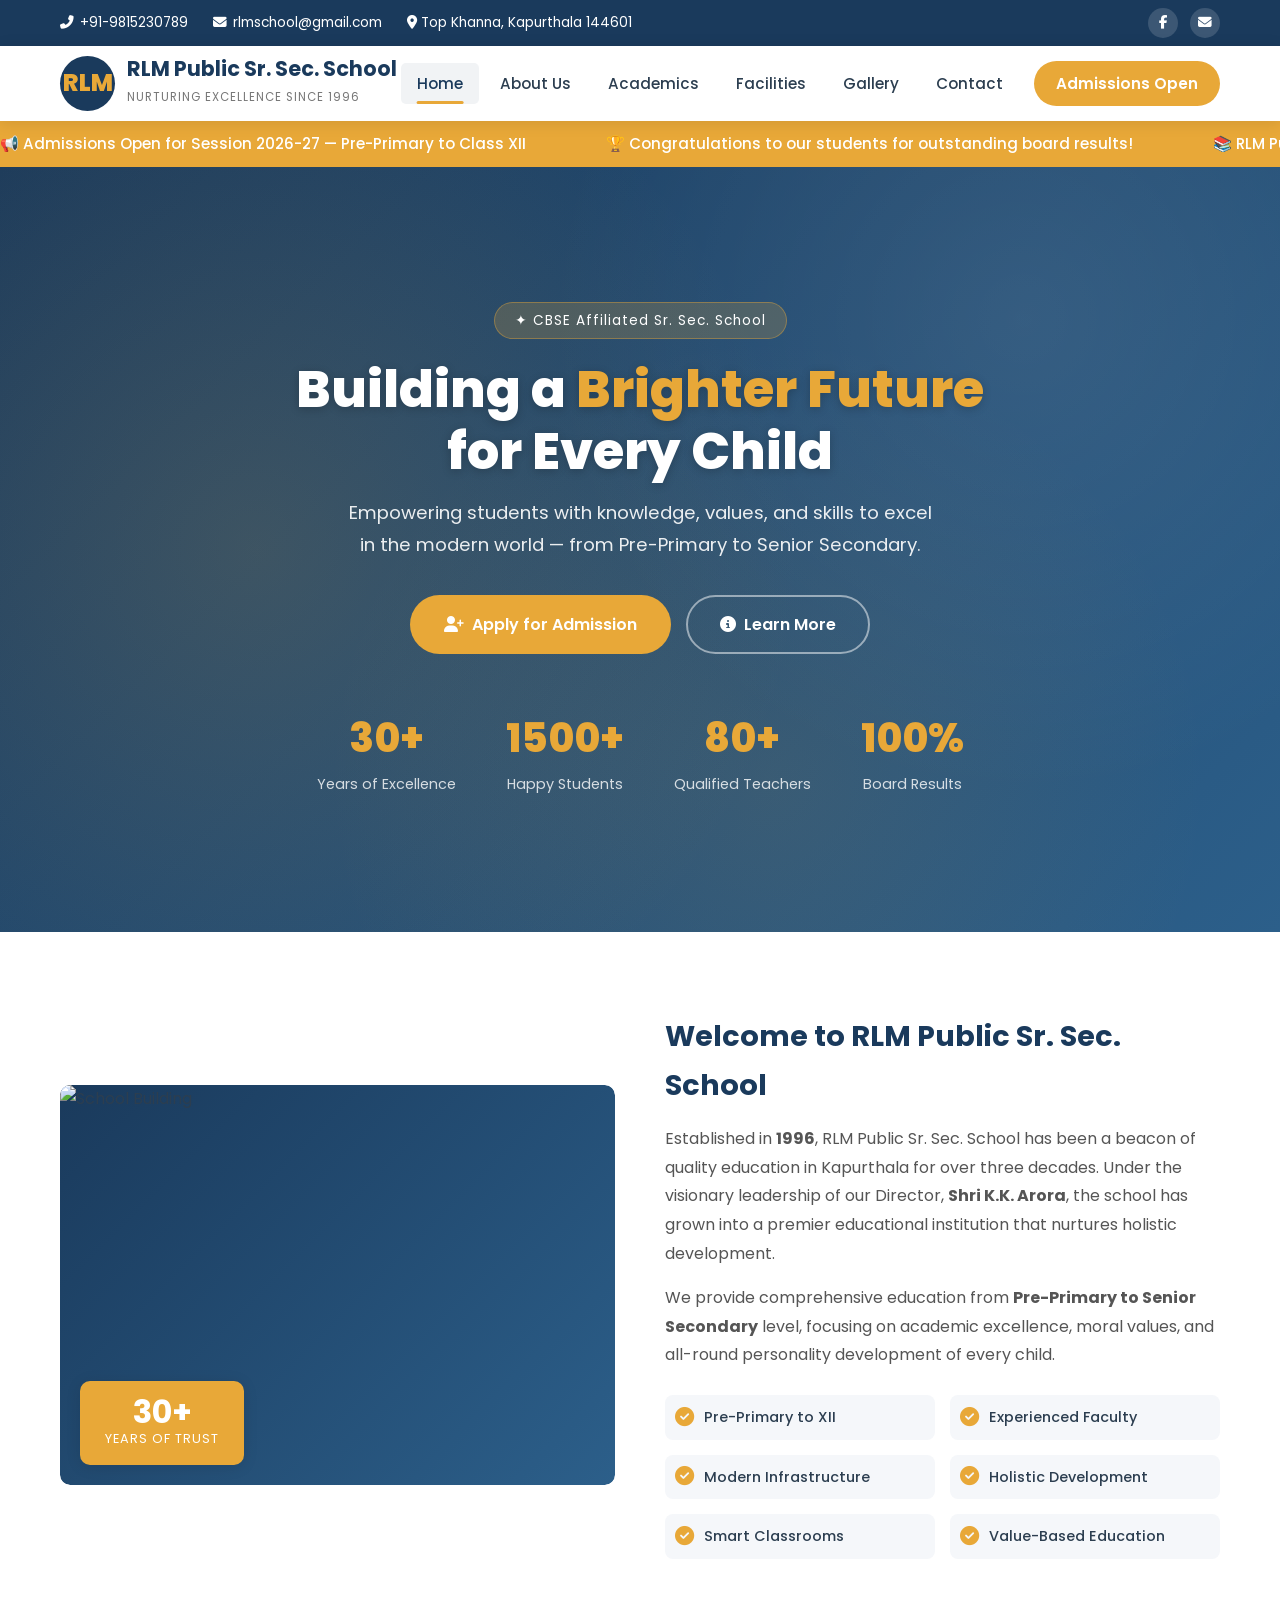
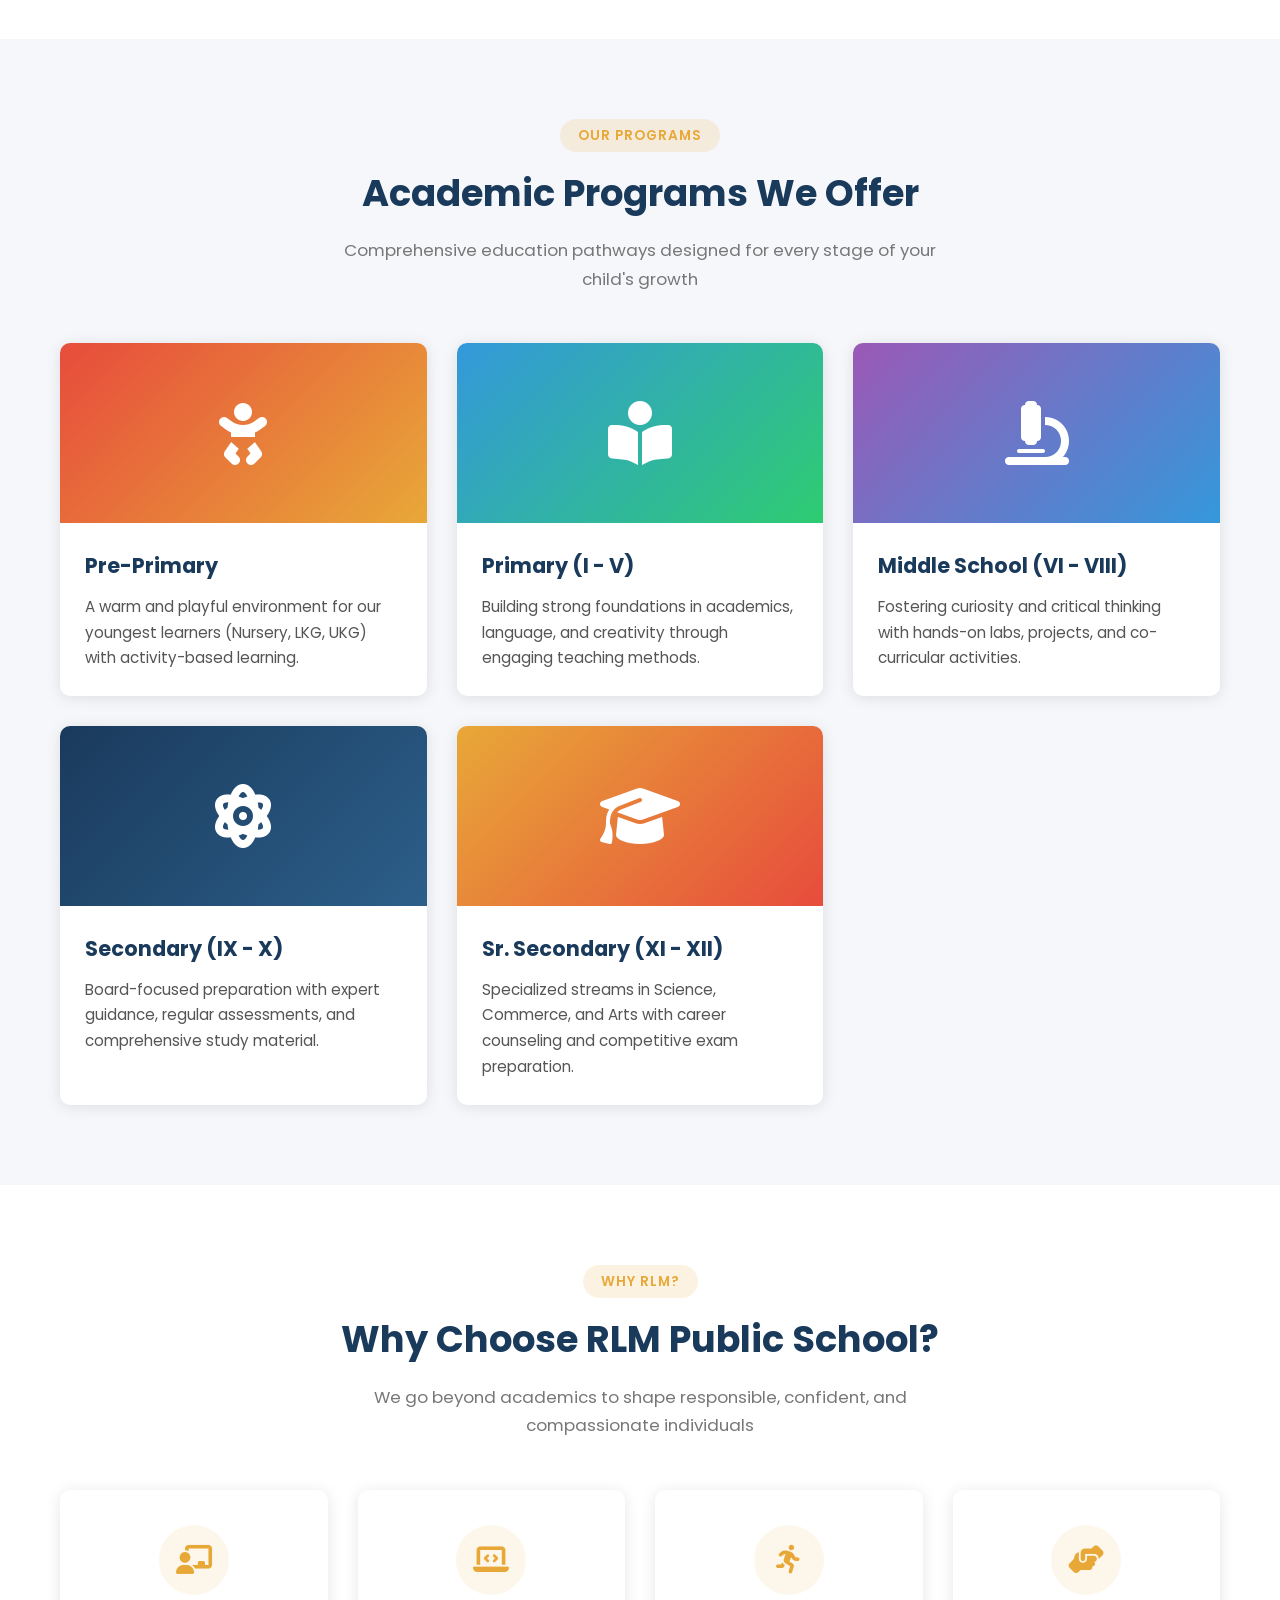
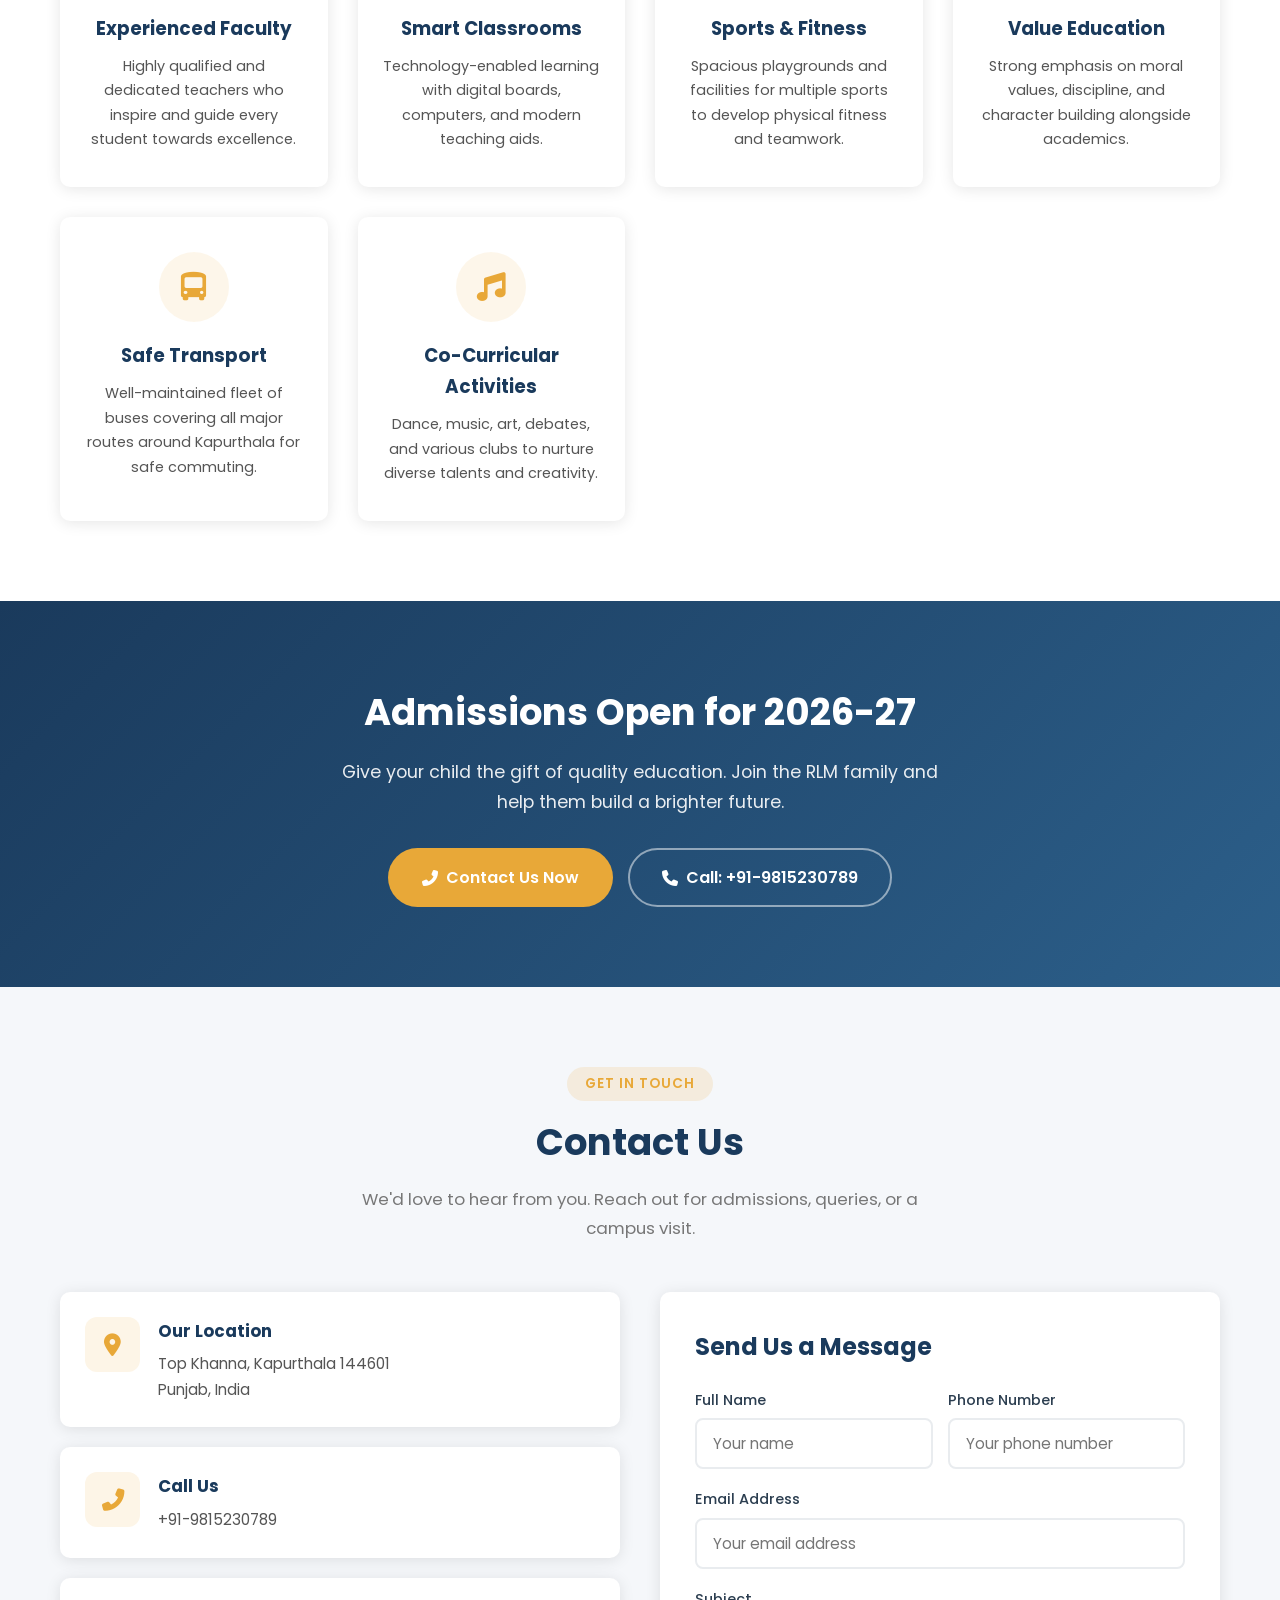
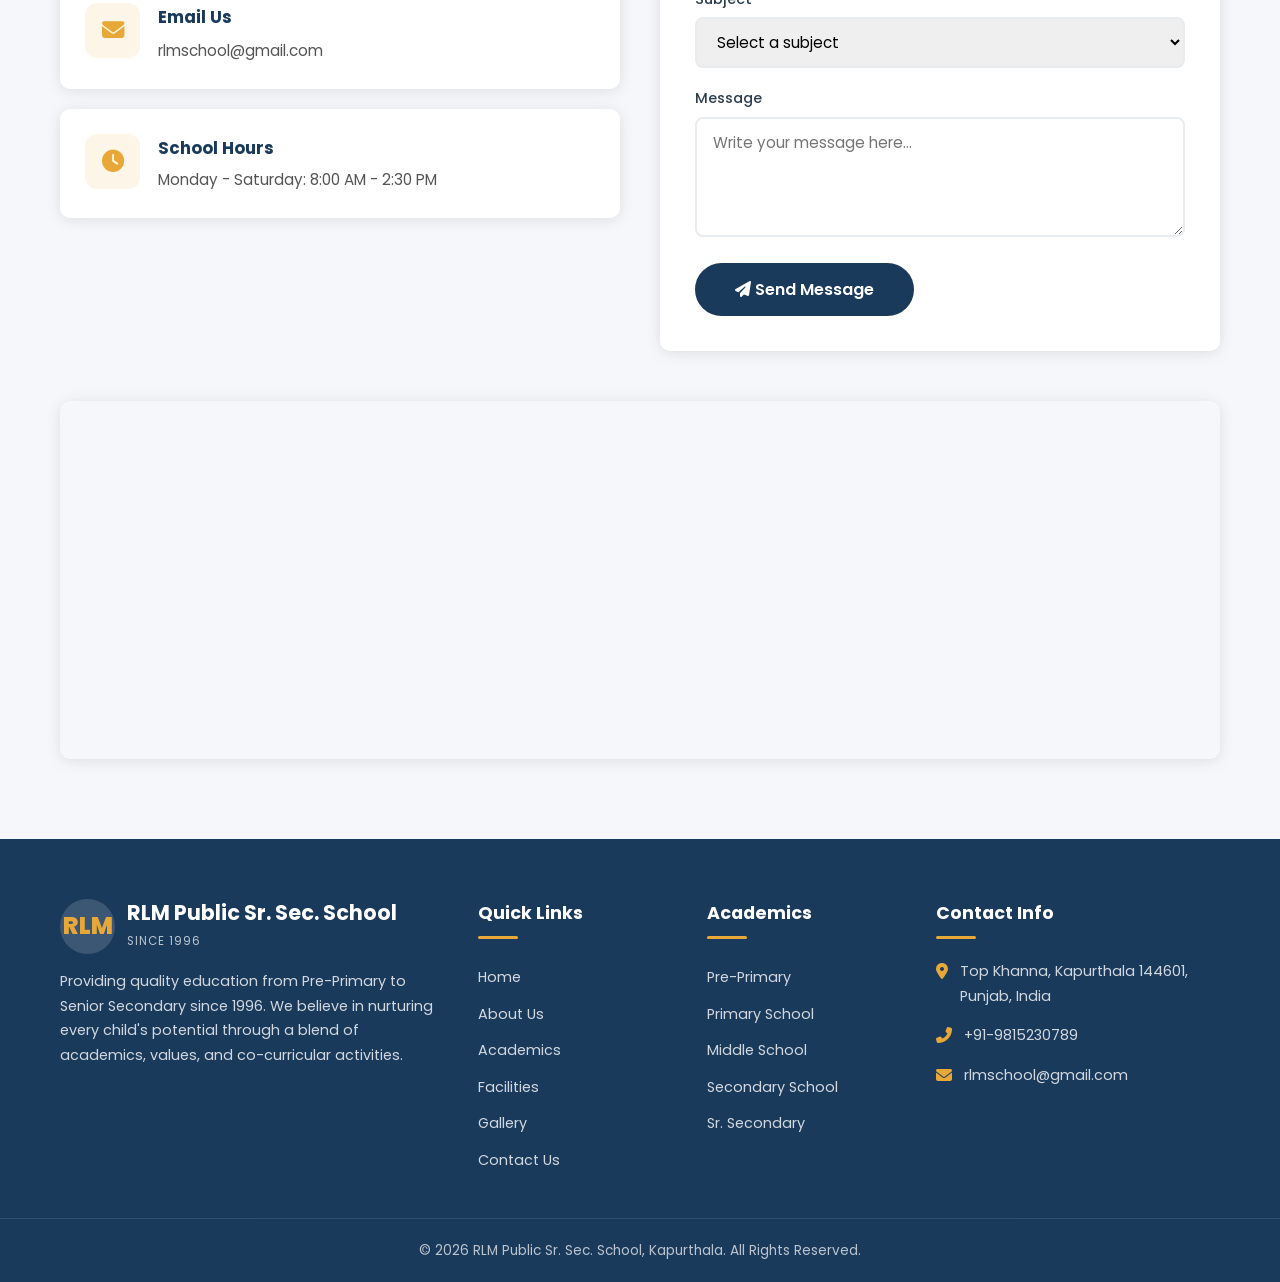
==== index.html @ 1c96d5ab "initial commit" ====
<!DOCTYPE html>
<html lang="en">
<head>
    <meta charset="UTF-8">
    <meta name="viewport" content="width=device-width, initial-scale=1.0">
    <title>RLM Public Sr. Sec. School | Top Khanna, Kapurthala</title>
    <meta name="description" content="RLM Public Sr. Sec. School, Top Khanna, Kapurthala - Providing quality education from Pre-Primary to Senior Secondary since 1996.">
    <link rel="preconnect" href="https://fonts.googleapis.com">
    <link rel="preconnect" href="https://fonts.gstatic.com" crossorigin>
    <link href="https://fonts.googleapis.com/css2?family=Poppins:wght@300;400;500;600;700;800&display=swap" rel="stylesheet">
    <link rel="stylesheet" href="https://cdnjs.cloudflare.com/ajax/libs/font-awesome/6.5.1/css/all.min.css">
    <link rel="stylesheet" href="css/style.css">
</head>
<body>

    <!-- Top Bar -->
    <div class="top-bar">
        <div class="container">
            <div class="top-bar-left">
                <a href="tel:+919815230789"><i class="fas fa-phone-alt"></i> +91-9815230789</a>
                <a href="mailto:rlmschool@gmail.com"><i class="fas fa-envelope"></i> rlmschool@gmail.com</a>
                <span><i class="fas fa-map-marker-alt"></i> Top Khanna, Kapurthala 144601</span>
            </div>
            <div class="top-bar-right">
                <a href="https://www.facebook.com/p/RLM-Public-SrSecSchool-100057081084611/" target="_blank" rel="noopener" aria-label="Facebook"><i class="fab fa-facebook-f"></i></a>
                <a href="mailto:rlmschool@gmail.com" aria-label="Email"><i class="fas fa-envelope"></i></a>
            </div>
        </div>
    </div>

    <!-- Header -->
    <header class="header">
        <div class="container">
            <a href="index.html" class="logo">
                <div class="logo-icon">RLM</div>
                <div class="logo-text">
                    <h1>RLM Public Sr. Sec. School</h1>
                    <span>Nurturing Excellence Since 1996</span>
                </div>
            </a>
            <nav class="nav-links">
                <a href="index.html" class="active">Home</a>
                <a href="about.html">About Us</a>
                <a href="academics.html">Academics</a>
                <a href="facilities.html">Facilities</a>
                <a href="gallery.html">Gallery</a>
                <a href="contact.html">Contact</a>
                <a href="contact.html" class="btn-admission">Admissions Open</a>
            </nav>
            <button class="hamburger" aria-label="Toggle menu">
                <span></span>
                <span></span>
                <span></span>
            </button>
        </div>
    </header>

    <!-- Announcement Bar -->
    <div class="announcement-bar">
        <div class="marquee-content">
            <span>📢 Admissions Open for Session 2026-27 — Pre-Primary to Class XII</span>
            <span>🏆 Congratulations to our students for outstanding board results!</span>
            <span>📚 RLM Public Sr. Sec. School — Shaping young minds since 1996</span>
            <span>📞 Contact us: +91-9815230789 | rlmschool@gmail.com</span>
            <span>📢 Admissions Open for Session 2026-27 — Pre-Primary to Class XII</span>
            <span>🏆 Congratulations to our students for outstanding board results!</span>
            <span>📚 RLM Public Sr. Sec. School — Shaping young minds since 1996</span>
            <span>📞 Contact us: +91-9815230789 | rlmschool@gmail.com</span>
        </div>
    </div>

    <!-- Hero Section -->
    <section class="hero">
        <div class="hero-bg-pattern"></div>
        <div class="hero-content">
            <div class="hero-badge">✦ CBSE Affiliated Sr. Sec. School</div>
            <h2>Building a <span>Brighter Future</span> for Every Child</h2>
            <p>Empowering students with knowledge, values, and skills to excel in the modern world — from Pre-Primary to Senior Secondary.</p>
            <div class="hero-buttons">
                <a href="contact.html" class="btn btn-primary"><i class="fas fa-user-plus"></i> Apply for Admission</a>
                <a href="about.html" class="btn btn-outline"><i class="fas fa-info-circle"></i> Learn More</a>
            </div>
            <div class="hero-stats">
                <div class="hero-stat">
                    <h3 data-count="30" data-suffix="+">0</h3>
                    <p>Years of Excellence</p>
                </div>
                <div class="hero-stat">
                    <h3 data-count="1500" data-suffix="+">0</h3>
                    <p>Happy Students</p>
                </div>
                <div class="hero-stat">
                    <h3 data-count="80" data-suffix="+">0</h3>
                    <p>Qualified Teachers</p>
                </div>
                <div class="hero-stat">
                    <h3 data-count="100" data-suffix="%">0</h3>
                    <p>Board Results</p>
                </div>
            </div>
        </div>
    </section>

    <!-- About Snippet -->
    <section class="section">
        <div class="container">
            <div class="about-grid">
                <div class="about-image">
                    <img src="images/school-building.jpg" alt="RLM Public School Building"
                         onerror="this.style.background='linear-gradient(135deg, #1a3a5c, #2c5f8a)'; this.style.display='flex'; this.alt='School Building'; this.style.height='400px';">
                    <div class="experience-badge">
                        <h3>30+</h3>
                        <p>Years of Trust</p>
                    </div>
                </div>
                <div class="about-content">
                    <h3>Welcome to RLM Public Sr. Sec. School</h3>
                    <p>Established in <strong>1996</strong>, RLM Public Sr. Sec. School has been a beacon of quality education in Kapurthala for over three decades. Under the visionary leadership of our Director, <strong>Shri K.K. Arora</strong>, the school has grown into a premier educational institution that nurtures holistic development.</p>
                    <p>We provide comprehensive education from <strong>Pre-Primary to Senior Secondary</strong> level, focusing on academic excellence, moral values, and all-round personality development of every child.</p>
                    <div class="about-features">
                        <div class="about-feature">
                            <i class="fas fa-check-circle"></i>
                            <span>Pre-Primary to XII</span>
                        </div>
                        <div class="about-feature">
                            <i class="fas fa-check-circle"></i>
                            <span>Experienced Faculty</span>
                        </div>
                        <div class="about-feature">
                            <i class="fas fa-check-circle"></i>
                            <span>Modern Infrastructure</span>
                        </div>
                        <div class="about-feature">
                            <i class="fas fa-check-circle"></i>
                            <span>Holistic Development</span>
                        </div>
                        <div class="about-feature">
                            <i class="fas fa-check-circle"></i>
                            <span>Smart Classrooms</span>
                        </div>
                        <div class="about-feature">
                            <i class="fas fa-check-circle"></i>
                            <span>Value-Based Education</span>
                        </div>
                    </div>
                </div>
            </div>
        </div>
    </section>

    <!-- Programs Section -->
    <section class="section section-light">
        <div class="container">
            <div class="section-header">
                <span class="label">Our Programs</span>
                <h2>Academic Programs We Offer</h2>
                <p>Comprehensive education pathways designed for every stage of your child's growth</p>
            </div>
            <div class="programs-grid">
                <div class="program-card">
                    <div class="program-card-icon pre-primary">
                        <i class="fas fa-baby"></i>
                    </div>
                    <div class="program-card-body">
                        <h3>Pre-Primary</h3>
                        <p>A warm and playful environment for our youngest learners (Nursery, LKG, UKG) with activity-based learning.</p>
                    </div>
                </div>
                <div class="program-card">
                    <div class="program-card-icon primary">
                        <i class="fas fa-book-reader"></i>
                    </div>
                    <div class="program-card-body">
                        <h3>Primary (I - V)</h3>
                        <p>Building strong foundations in academics, language, and creativity through engaging teaching methods.</p>
                    </div>
                </div>
                <div class="program-card">
                    <div class="program-card-icon middle">
                        <i class="fas fa-microscope"></i>
                    </div>
                    <div class="program-card-body">
                        <h3>Middle School (VI - VIII)</h3>
                        <p>Fostering curiosity and critical thinking with hands-on labs, projects, and co-curricular activities.</p>
                    </div>
                </div>
                <div class="program-card">
                    <div class="program-card-icon secondary">
                        <i class="fas fa-atom"></i>
                    </div>
                    <div class="program-card-body">
                        <h3>Secondary (IX - X)</h3>
                        <p>Board-focused preparation with expert guidance, regular assessments, and comprehensive study material.</p>
                    </div>
                </div>
                <div class="program-card">
                    <div class="program-card-icon sr-secondary">
                        <i class="fas fa-graduation-cap"></i>
                    </div>
                    <div class="program-card-body">
                        <h3>Sr. Secondary (XI - XII)</h3>
                        <p>Specialized streams in Science, Commerce, and Arts with career counseling and competitive exam preparation.</p>
                    </div>
                </div>
            </div>
        </div>
    </section>

    <!-- Why Choose Us -->
    <section class="section">
        <div class="container">
            <div class="section-header">
                <span class="label">Why RLM?</span>
                <h2>Why Choose RLM Public School?</h2>
                <p>We go beyond academics to shape responsible, confident, and compassionate individuals</p>
            </div>
            <div class="why-grid">
                <div class="why-card">
                    <div class="icon-circle"><i class="fas fa-chalkboard-teacher"></i></div>
                    <h3>Experienced Faculty</h3>
                    <p>Highly qualified and dedicated teachers who inspire and guide every student towards excellence.</p>
                </div>
                <div class="why-card">
                    <div class="icon-circle"><i class="fas fa-laptop-code"></i></div>
                    <h3>Smart Classrooms</h3>
                    <p>Technology-enabled learning with digital boards, computers, and modern teaching aids.</p>
                </div>
                <div class="why-card">
                    <div class="icon-circle"><i class="fas fa-running"></i></div>
                    <h3>Sports & Fitness</h3>
                    <p>Spacious playgrounds and facilities for multiple sports to develop physical fitness and teamwork.</p>
                </div>
                <div class="why-card">
                    <div class="icon-circle"><i class="fas fa-hands-helping"></i></div>
                    <h3>Value Education</h3>
                    <p>Strong emphasis on moral values, discipline, and character building alongside academics.</p>
                </div>
                <div class="why-card">
                    <div class="icon-circle"><i class="fas fa-bus-alt"></i></div>
                    <h3>Safe Transport</h3>
                    <p>Well-maintained fleet of buses covering all major routes around Kapurthala for safe commuting.</p>
                </div>
                <div class="why-card">
                    <div class="icon-circle"><i class="fas fa-music"></i></div>
                    <h3>Co-Curricular Activities</h3>
                    <p>Dance, music, art, debates, and various clubs to nurture diverse talents and creativity.</p>
                </div>
            </div>
        </div>
    </section>

    <!-- CTA Section -->
    <section class="cta-section">
        <div class="container">
            <h2>Admissions Open for 2026-27</h2>
            <p>Give your child the gift of quality education. Join the RLM family and help them build a brighter future.</p>
            <div class="hero-buttons">
                <a href="contact.html" class="btn btn-primary"><i class="fas fa-phone-alt"></i> Contact Us Now</a>
                <a href="tel:+919815230789" class="btn btn-outline"><i class="fas fa-phone"></i> Call: +91-9815230789</a>
            </div>
        </div>
    </section>

    <!-- Quick Contact on Home -->
    <section class="section section-light">
        <div class="container">
            <div class="section-header">
                <span class="label">Get in Touch</span>
                <h2>Contact Us</h2>
                <p>We'd love to hear from you. Reach out for admissions, queries, or a campus visit.</p>
            </div>
            <div class="contact-grid">
                <div class="contact-info-cards">
                    <div class="contact-card">
                        <div class="icon-box"><i class="fas fa-map-marker-alt"></i></div>
                        <div>
                            <h4>Our Location</h4>
                            <p>Top Khanna, Kapurthala 144601<br>Punjab, India</p>
                        </div>
                    </div>
                    <div class="contact-card">
                        <div class="icon-box"><i class="fas fa-phone-alt"></i></div>
                        <div>
                            <h4>Call Us</h4>
                            <a href="tel:+919815230789">+91-9815230789</a>
                        </div>
                    </div>
                    <div class="contact-card">
                        <div class="icon-box"><i class="fas fa-envelope"></i></div>
                        <div>
                            <h4>Email Us</h4>
                            <a href="mailto:rlmschool@gmail.com">rlmschool@gmail.com</a>
                        </div>
                    </div>
                    <div class="contact-card">
                        <div class="icon-box"><i class="fas fa-clock"></i></div>
                        <div>
                            <h4>School Hours</h4>
                            <p>Monday - Saturday: 8:00 AM - 2:30 PM</p>
                        </div>
                    </div>
                </div>
                <div class="contact-form">
                    <h3>Send Us a Message</h3>
                    <form>
                        <div class="form-row">
                            <div class="form-group">
                                <label for="name">Full Name</label>
                                <input type="text" id="name" name="name" placeholder="Your name" required>
                            </div>
                            <div class="form-group">
                                <label for="phone">Phone Number</label>
                                <input type="tel" id="phone" name="phone" placeholder="Your phone number" required>
                            </div>
                        </div>
                        <div class="form-group">
                            <label for="email">Email Address</label>
                            <input type="email" id="email" name="email" placeholder="Your email address">
                        </div>
                        <div class="form-group">
                            <label for="subject">Subject</label>
                            <select id="subject" name="subject">
                                <option value="">Select a subject</option>
                                <option value="admission">Admission Enquiry</option>
                                <option value="general">General Enquiry</option>
                                <option value="feedback">Feedback</option>
                                <option value="other">Other</option>
                            </select>
                        </div>
                        <div class="form-group">
                            <label for="message">Message</label>
                            <textarea id="message" name="message" placeholder="Write your message here..." required></textarea>
                        </div>
                        <button type="submit" class="btn-submit"><i class="fas fa-paper-plane"></i> Send Message</button>
                    </form>
                </div>
            </div>
            <!-- Map -->
            <div class="map-container">
                <iframe src="https://www.google.com/maps/embed?pb=!1m18!1m12!1m3!1d3404.8!2d75.38!3d31.38!2m3!1f0!2f0!3f0!3m2!1i1024!2i768!4f13.1!3m3!1m2!1s0x0%3A0x0!2zMzHCsDIyJzQ4LjAiTiA3NcKwMjInNDguMCJF!5e0!3m2!1sen!2sin!4v1" allowfullscreen="" loading="lazy" referrerpolicy="no-referrer-when-downgrade" title="RLM Public School Location"></iframe>
            </div>
        </div>
    </section>

    <!-- Footer -->
    <footer class="footer">
        <div class="container">
            <div class="footer-grid">
                <div class="footer-about">
                    <a href="index.html" class="logo">
                        <div class="logo-icon">RLM</div>
                        <div class="logo-text">
                            <h1 style="color: #fff;">RLM Public Sr. Sec. School</h1>
                            <span style="color: rgba(255,255,255,0.7);">Since 1996</span>
                        </div>
                    </a>
                    <p>Providing quality education from Pre-Primary to Senior Secondary since 1996. We believe in nurturing every child's potential through a blend of academics, values, and co-curricular activities.</p>
                </div>
                <div class="footer-links">
                    <h4>Quick Links</h4>
                    <a href="index.html">Home</a>
                    <a href="about.html">About Us</a>
                    <a href="academics.html">Academics</a>
                    <a href="facilities.html">Facilities</a>
                    <a href="gallery.html">Gallery</a>
                    <a href="contact.html">Contact Us</a>
                </div>
                <div class="footer-links">
                    <h4>Academics</h4>
                    <a href="academics.html">Pre-Primary</a>
                    <a href="academics.html">Primary School</a>
                    <a href="academics.html">Middle School</a>
                    <a href="academics.html">Secondary School</a>
                    <a href="academics.html">Sr. Secondary</a>
                </div>
                <div>
                    <h4>Contact Info</h4>
                    <div class="footer-contact-item">
                        <i class="fas fa-map-marker-alt"></i>
                        <p>Top Khanna, Kapurthala 144601, Punjab, India</p>
                    </div>
                    <div class="footer-contact-item">
                        <i class="fas fa-phone-alt"></i>
                        <a href="tel:+919815230789">+91-9815230789</a>
                    </div>
                    <div class="footer-contact-item">
                        <i class="fas fa-envelope"></i>
                        <a href="mailto:rlmschool@gmail.com">rlmschool@gmail.com</a>
                    </div>
                </div>
            </div>
        </div>
        <div class="footer-bottom">
            <div class="container">
                &copy; 2026 RLM Public Sr. Sec. School, Kapurthala. All Rights Reserved.
            </div>
        </div>
    </footer>

    <!-- Scroll to Top -->
    <button class="scroll-top" aria-label="Scroll to top"><i class="fas fa-arrow-up"></i></button>

    <!-- Lightbox -->
    <div class="lightbox">
        <span class="lightbox-close">&times;</span>
        <img src="" alt="Gallery Image">
    </div>

    <script src="js/main.js"></script>
</body>
</html>
---- css/style.css ----
/* ===== ROOT VARIABLES ===== */
:root {
    --primary: #1a3a5c;
    --primary-light: #2c5f8a;
    --secondary: #e8a838;
    --secondary-light: #f0c060;
    --accent: #c0392b;
    --white: #ffffff;
    --light-bg: #f5f7fa;
    --light-gray: #e9ecef;
    --text-dark: #2c3e50;
    --text-medium: #555;
    --text-light: #777;
    --shadow: 0 2px 15px rgba(0,0,0,0.1);
    --shadow-hover: 0 8px 30px rgba(0,0,0,0.15);
    --radius: 10px;
    --transition: all 0.3s ease;
}

/* ===== RESET & BASE ===== */
*, *::before, *::after {
    margin: 0;
    padding: 0;
    box-sizing: border-box;
}

html {
    scroll-behavior: smooth;
}

body {
    font-family: 'Poppins', sans-serif;
    color: var(--text-dark);
    line-height: 1.7;
    overflow-x: hidden;
}

a {
    text-decoration: none;
    color: inherit;
}

ul {
    list-style: none;
}

img {
    max-width: 100%;
    height: auto;
    display: block;
}

.container {
    max-width: 1200px;
    margin: 0 auto;
    padding: 0 20px;
}

/* ===== TOP BAR ===== */
.top-bar {
    background: var(--primary);
    color: var(--white);
    padding: 8px 0;
    font-size: 0.85rem;
}

.top-bar .container {
    display: flex;
    justify-content: space-between;
    align-items: center;
    flex-wrap: wrap;
    gap: 10px;
}

.top-bar-left {
    display: flex;
    gap: 25px;
    align-items: center;
}

.top-bar-left a {
    color: var(--white);
    display: flex;
    align-items: center;
    gap: 6px;
    transition: var(--transition);
}

.top-bar-left a:hover {
    color: var(--secondary);
}

.top-bar-right {
    display: flex;
    gap: 12px;
}

.top-bar-right a {
    color: var(--white);
    width: 30px;
    height: 30px;
    border-radius: 50%;
    display: flex;
    align-items: center;
    justify-content: center;
    background: rgba(255,255,255,0.15);
    transition: var(--transition);
}

.top-bar-right a:hover {
    background: var(--secondary);
    transform: scale(1.1);
}

/* ===== HEADER / NAVBAR ===== */
.header {
    background: var(--white);
    box-shadow: var(--shadow);
    position: sticky;
    top: 0;
    z-index: 1000;
}

.header .container {
    display: flex;
    justify-content: space-between;
    align-items: center;
    padding: 10px 20px;
}

.logo {
    display: flex;
    align-items: center;
    gap: 12px;
}

.logo-icon {
    width: 55px;
    height: 55px;
    background: var(--primary);
    border-radius: 50%;
    display: flex;
    align-items: center;
    justify-content: center;
    color: var(--secondary);
    font-size: 1.5rem;
    font-weight: 800;
    flex-shrink: 0;
}

.logo-text h1 {
    font-size: 1.3rem;
    color: var(--primary);
    font-weight: 700;
    line-height: 1.2;
}

.logo-text span {
    font-size: 0.72rem;
    color: var(--text-light);
    letter-spacing: 1px;
    text-transform: uppercase;
}

.nav-links {
    display: flex;
    gap: 5px;
    align-items: center;
}

.nav-links a {
    padding: 8px 16px;
    font-size: 0.95rem;
    color: var(--text-dark);
    font-weight: 500;
    border-radius: 5px;
    transition: var(--transition);
    position: relative;
}

.nav-links a:hover,
.nav-links a.active {
    color: var(--primary);
    background: rgba(26,58,92,0.06);
}

.nav-links a.active::after {
    content: '';
    position: absolute;
    bottom: 0;
    left: 50%;
    transform: translateX(-50%);
    width: 60%;
    height: 3px;
    background: var(--secondary);
    border-radius: 2px;
}

.nav-links .btn-admission {
    background: var(--secondary);
    color: var(--white);
    padding: 10px 22px;
    border-radius: 25px;
    font-weight: 600;
    margin-left: 10px;
}

.nav-links .btn-admission:hover {
    background: var(--secondary-light);
    transform: translateY(-2px);
}

/* Hamburger */
.hamburger {
    display: none;
    flex-direction: column;
    gap: 5px;
    cursor: pointer;
    z-index: 1001;
    background: none;
    border: none;
    padding: 5px;
}

.hamburger span {
    width: 28px;
    height: 3px;
    background: var(--primary);
    border-radius: 3px;
    transition: var(--transition);
}

.hamburger.active span:nth-child(1) {
    transform: rotate(45deg) translate(6px, 6px);
}

.hamburger.active span:nth-child(2) {
    opacity: 0;
}

.hamburger.active span:nth-child(3) {
    transform: rotate(-45deg) translate(6px, -6px);
}

/* ===== HERO SECTION ===== */
.hero {
    position: relative;
    min-height: 85vh;
    display: flex;
    align-items: center;
    justify-content: center;
    text-align: center;
    background: linear-gradient(135deg, var(--primary) 0%, var(--primary-light) 100%);
    overflow: hidden;
}

.hero-bg-pattern {
    position: absolute;
    inset: 0;
    background-image: 
        radial-gradient(circle at 20% 50%, rgba(232,168,56,0.15) 0%, transparent 50%),
        radial-gradient(circle at 80% 20%, rgba(255,255,255,0.08) 0%, transparent 40%),
        radial-gradient(circle at 60% 80%, rgba(232,168,56,0.1) 0%, transparent 45%);
}

.hero-content {
    position: relative;
    z-index: 2;
    color: var(--white);
    padding: 40px 20px;
    max-width: 800px;
}

.hero-badge {
    display: inline-block;
    background: rgba(232,168,56,0.2);
    border: 1px solid rgba(232,168,56,0.4);
    padding: 6px 20px;
    border-radius: 25px;
    font-size: 0.85rem;
    margin-bottom: 20px;
    letter-spacing: 1px;
}

.hero-content h2 {
    font-size: 3.2rem;
    font-weight: 800;
    line-height: 1.2;
    margin-bottom: 15px;
    text-shadow: 0 2px 10px rgba(0,0,0,0.2);
}

.hero-content h2 span {
    color: var(--secondary);
}

.hero-content p {
    font-size: 1.15rem;
    opacity: 0.9;
    margin-bottom: 35px;
    max-width: 600px;
    margin-left: auto;
    margin-right: auto;
}

.hero-buttons {
    display: flex;
    gap: 15px;
    justify-content: center;
    flex-wrap: wrap;
}

.btn {
    display: inline-flex;
    align-items: center;
    gap: 8px;
    padding: 14px 32px;
    border-radius: 30px;
    font-weight: 600;
    font-size: 1rem;
    transition: var(--transition);
    border: 2px solid transparent;
    cursor: pointer;
    font-family: inherit;
}

.btn-primary {
    background: var(--secondary);
    color: var(--white);
}

.btn-primary:hover {
    background: var(--secondary-light);
    transform: translateY(-3px);
    box-shadow: 0 8px 25px rgba(232,168,56,0.4);
}

.btn-outline {
    background: transparent;
    color: var(--white);
    border-color: rgba(255,255,255,0.5);
}

.btn-outline:hover {
    background: var(--white);
    color: var(--primary);
    transform: translateY(-3px);
}

.hero-stats {
    display: flex;
    justify-content: center;
    gap: 50px;
    margin-top: 50px;
    flex-wrap: wrap;
}

.hero-stat {
    text-align: center;
}

.hero-stat h3 {
    font-size: 2.5rem;
    font-weight: 800;
    color: var(--secondary);
}

.hero-stat p {
    font-size: 0.9rem;
    opacity: 0.8;
    margin-bottom: 0;
}

/* ===== MARQUEE / ANNOUNCEMENT ===== */
.announcement-bar {
    background: var(--secondary);
    color: var(--white);
    padding: 10px 0;
    overflow: hidden;
}

.marquee-content {
    display: flex;
    animation: marqueeScroll 25s linear infinite;
    white-space: nowrap;
    gap: 80px;
}

.marquee-content span {
    display: inline-flex;
    align-items: center;
    gap: 8px;
    font-weight: 500;
    font-size: 0.95rem;
}

@keyframes marqueeScroll {
    0% { transform: translateX(0); }
    100% { transform: translateX(-50%); }
}

/* ===== SECTION COMMON ===== */
.section {
    padding: 80px 0;
}

.section-light {
    background: var(--light-bg);
}

.section-header {
    text-align: center;
    margin-bottom: 50px;
}

.section-header .label {
    display: inline-block;
    background: rgba(232,168,56,0.15);
    color: var(--secondary);
    padding: 5px 18px;
    border-radius: 20px;
    font-size: 0.85rem;
    font-weight: 600;
    margin-bottom: 10px;
    letter-spacing: 1px;
    text-transform: uppercase;
}

.section-header h2 {
    font-size: 2.3rem;
    color: var(--primary);
    margin-bottom: 12px;
}

.section-header p {
    color: var(--text-light);
    max-width: 600px;
    margin: 0 auto;
    font-size: 1.05rem;
}

/* ===== ABOUT SECTION (Home) ===== */
.about-grid {
    display: grid;
    grid-template-columns: 1fr 1fr;
    gap: 50px;
    align-items: center;
}

.about-image {
    position: relative;
    border-radius: var(--radius);
    overflow: hidden;
}

.about-image img {
    width: 100%;
    height: 400px;
    object-fit: cover;
    border-radius: var(--radius);
}

.about-image .experience-badge {
    position: absolute;
    bottom: 20px;
    left: 20px;
    background: var(--secondary);
    color: var(--white);
    padding: 15px 25px;
    border-radius: var(--radius);
    text-align: center;
    box-shadow: var(--shadow);
}

.experience-badge h3 {
    font-size: 2rem;
    line-height: 1;
}

.experience-badge p {
    font-size: 0.8rem;
    text-transform: uppercase;
    letter-spacing: 1px;
}

.about-content h3 {
    font-size: 1.8rem;
    color: var(--primary);
    margin-bottom: 15px;
}

.about-content p {
    color: var(--text-medium);
    margin-bottom: 15px;
    line-height: 1.8;
}

.about-features {
    display: grid;
    grid-template-columns: 1fr 1fr;
    gap: 15px;
    margin-top: 25px;
}

.about-feature {
    display: flex;
    align-items: center;
    gap: 10px;
    padding: 10px;
    background: var(--light-bg);
    border-radius: 8px;
}

.about-feature i {
    color: var(--secondary);
    font-size: 1.2rem;
}

.about-feature span {
    font-weight: 500;
    font-size: 0.9rem;
}

/* ===== PROGRAMS / ACADEMICS CARDS ===== */
.programs-grid {
    display: grid;
    grid-template-columns: repeat(auto-fit, minmax(280px, 1fr));
    gap: 30px;
}

.program-card {
    background: var(--white);
    border-radius: var(--radius);
    overflow: hidden;
    box-shadow: var(--shadow);
    transition: var(--transition);
}

.program-card:hover {
    transform: translateY(-8px);
    box-shadow: var(--shadow-hover);
}

.program-card-icon {
    height: 180px;
    display: flex;
    align-items: center;
    justify-content: center;
    font-size: 4rem;
    color: var(--white);
}

.program-card-icon.pre-primary { background: linear-gradient(135deg, #e74c3c, #e8a838); }
.program-card-icon.primary { background: linear-gradient(135deg, #3498db, #2ecc71); }
.program-card-icon.middle { background: linear-gradient(135deg, #9b59b6, #3498db); }
.program-card-icon.secondary { background: linear-gradient(135deg, #1a3a5c, #2c5f8a); }
.program-card-icon.sr-secondary { background: linear-gradient(135deg, #e8a838, #e74c3c); }

.program-card-body {
    padding: 25px;
}

.program-card-body h3 {
    font-size: 1.3rem;
    color: var(--primary);
    margin-bottom: 10px;
}

.program-card-body p {
    color: var(--text-medium);
    font-size: 0.95rem;
    line-height: 1.7;
}

/* ===== FACILITIES ===== */
.facilities-grid {
    display: grid;
    grid-template-columns: repeat(auto-fit, minmax(250px, 1fr));
    gap: 25px;
}

.facility-card {
    background: var(--white);
    padding: 30px;
    border-radius: var(--radius);
    text-align: center;
    box-shadow: var(--shadow);
    transition: var(--transition);
    border-top: 4px solid transparent;
}

.facility-card:hover {
    transform: translateY(-5px);
    border-top-color: var(--secondary);
    box-shadow: var(--shadow-hover);
}

.facility-card i {
    font-size: 2.5rem;
    color: var(--secondary);
    margin-bottom: 15px;
}

.facility-card h3 {
    font-size: 1.15rem;
    color: var(--primary);
    margin-bottom: 10px;
}

.facility-card p {
    color: var(--text-medium);
    font-size: 0.9rem;
}

/* ===== WHY CHOOSE US ===== */
.why-grid {
    display: grid;
    grid-template-columns: repeat(auto-fit, minmax(250px, 1fr));
    gap: 30px;
}

.why-card {
    text-align: center;
    padding: 35px 25px;
    border-radius: var(--radius);
    background: var(--white);
    box-shadow: var(--shadow);
    transition: var(--transition);
}

.why-card:hover {
    transform: translateY(-5px);
    box-shadow: var(--shadow-hover);
}

.why-card .icon-circle {
    width: 70px;
    height: 70px;
    border-radius: 50%;
    background: rgba(232,168,56,0.1);
    display: flex;
    align-items: center;
    justify-content: center;
    margin: 0 auto 18px;
}

.why-card .icon-circle i {
    font-size: 1.8rem;
    color: var(--secondary);
}

.why-card h3 {
    font-size: 1.15rem;
    color: var(--primary);
    margin-bottom: 10px;
}

.why-card p {
    color: var(--text-medium);
    font-size: 0.9rem;
}

/* ===== GALLERY ===== */
.gallery-grid {
    display: grid;
    grid-template-columns: repeat(auto-fill, minmax(280px, 1fr));
    gap: 20px;
}

.gallery-item {
    position: relative;
    border-radius: var(--radius);
    overflow: hidden;
    height: 250px;
    cursor: pointer;
}

.gallery-item img {
    width: 100%;
    height: 100%;
    object-fit: cover;
    transition: transform 0.5s ease;
}

.gallery-item:hover img {
    transform: scale(1.1);
}

.gallery-overlay {
    position: absolute;
    inset: 0;
    background: rgba(26,58,92,0.6);
    display: flex;
    align-items: center;
    justify-content: center;
    opacity: 0;
    transition: var(--transition);
}

.gallery-item:hover .gallery-overlay {
    opacity: 1;
}

.gallery-overlay i {
    color: var(--white);
    font-size: 2rem;
}

/* ===== CTA SECTION ===== */
.cta-section {
    background: linear-gradient(135deg, var(--primary) 0%, var(--primary-light) 100%);
    padding: 80px 0;
    text-align: center;
    color: var(--white);
}

.cta-section h2 {
    font-size: 2.3rem;
    margin-bottom: 15px;
}

.cta-section p {
    font-size: 1.1rem;
    opacity: 0.9;
    max-width: 600px;
    margin: 0 auto 30px;
}

/* ===== CONTACT / MAP ===== */
.contact-grid {
    display: grid;
    grid-template-columns: 1fr 1fr;
    gap: 40px;
}

.contact-info-cards {
    display: flex;
    flex-direction: column;
    gap: 20px;
}

.contact-card {
    display: flex;
    align-items: flex-start;
    gap: 18px;
    padding: 25px;
    background: var(--white);
    border-radius: var(--radius);
    box-shadow: var(--shadow);
    transition: var(--transition);
}

.contact-card:hover {
    transform: translateX(5px);
    box-shadow: var(--shadow-hover);
}

.contact-card .icon-box {
    width: 55px;
    height: 55px;
    border-radius: 12px;
    background: rgba(232,168,56,0.12);
    display: flex;
    align-items: center;
    justify-content: center;
    flex-shrink: 0;
}

.contact-card .icon-box i {
    font-size: 1.4rem;
    color: var(--secondary);
}

.contact-card h4 {
    font-size: 1.05rem;
    color: var(--primary);
    margin-bottom: 5px;
}

.contact-card p, .contact-card a {
    color: var(--text-medium);
    font-size: 0.95rem;
}

.contact-card a:hover {
    color: var(--secondary);
}

.contact-form {
    background: var(--white);
    padding: 35px;
    border-radius: var(--radius);
    box-shadow: var(--shadow);
}

.contact-form h3 {
    font-size: 1.5rem;
    color: var(--primary);
    margin-bottom: 20px;
}

.form-group {
    margin-bottom: 18px;
}

.form-group label {
    display: block;
    font-weight: 500;
    margin-bottom: 6px;
    color: var(--text-dark);
    font-size: 0.9rem;
}

.form-group input,
.form-group textarea,
.form-group select {
    width: 100%;
    padding: 12px 16px;
    border: 2px solid var(--light-gray);
    border-radius: 8px;
    font-family: inherit;
    font-size: 0.95rem;
    transition: var(--transition);
    outline: none;
}

.form-group input:focus,
.form-group textarea:focus,
.form-group select:focus {
    border-color: var(--primary);
    box-shadow: 0 0 0 3px rgba(26,58,92,0.1);
}

.form-group textarea {
    resize: vertical;
    min-height: 120px;
}

.form-row {
    display: grid;
    grid-template-columns: 1fr 1fr;
    gap: 15px;
}

.btn-submit {
    background: var(--primary);
    color: var(--white);
    padding: 14px 40px;
    border: none;
    border-radius: 30px;
    font-size: 1rem;
    font-weight: 600;
    cursor: pointer;
    transition: var(--transition);
    font-family: inherit;
}

.btn-submit:hover {
    background: var(--primary-light);
    transform: translateY(-2px);
    box-shadow: 0 5px 20px rgba(26,58,92,0.3);
}

.map-container {
    border-radius: var(--radius);
    overflow: hidden;
    box-shadow: var(--shadow);
    margin-top: 50px;
}

.map-container iframe {
    width: 100%;
    height: 350px;
    border: 0;
}

/* ===== ABOUT PAGE ===== */
.page-banner {
    background: linear-gradient(135deg, var(--primary) 0%, var(--primary-light) 100%);
    padding: 100px 0 60px;
    text-align: center;
    color: var(--white);
}

.page-banner h2 {
    font-size: 2.5rem;
    margin-bottom: 10px;
}

.page-banner p {
    font-size: 1.1rem;
    opacity: 0.85;
}

.breadcrumb {
    display: flex;
    justify-content: center;
    gap: 8px;
    margin-top: 15px;
    font-size: 0.9rem;
    opacity: 0.8;
}

.breadcrumb a:hover {
    color: var(--secondary);
}

.vision-mission-grid {
    display: grid;
    grid-template-columns: 1fr 1fr;
    gap: 30px;
}

.vm-card {
    padding: 35px;
    border-radius: var(--radius);
    background: var(--white);
    box-shadow: var(--shadow);
    border-left: 5px solid var(--secondary);
}

.vm-card h3 {
    font-size: 1.4rem;
    color: var(--primary);
    margin-bottom: 12px;
    display: flex;
    align-items: center;
    gap: 10px;
}

.vm-card h3 i {
    color: var(--secondary);
}

.vm-card p {
    color: var(--text-medium);
    line-height: 1.8;
}

.director-section {
    display: grid;
    grid-template-columns: 300px 1fr;
    gap: 40px;
    align-items: center;
}

.director-image {
    width: 300px;
    height: 350px;
    border-radius: var(--radius);
    overflow: hidden;
    box-shadow: var(--shadow);
}

.director-image img {
    width: 100%;
    height: 100%;
    object-fit: cover;
}

.director-info h3 {
    font-size: 1.6rem;
    color: var(--primary);
    margin-bottom: 5px;
}

.director-info .designation {
    color: var(--secondary);
    font-weight: 600;
    margin-bottom: 15px;
    display: block;
}

.director-info p {
    color: var(--text-medium);
    line-height: 1.8;
    margin-bottom: 12px;
}

/* ===== ACADEMICS PAGE ===== */
.academic-detail {
    display: grid;
    grid-template-columns: 1fr 1fr;
    gap: 40px;
    align-items: center;
    margin-bottom: 60px;
    padding-bottom: 60px;
    border-bottom: 1px solid var(--light-gray);
}

.academic-detail:last-child {
    border-bottom: none;
    margin-bottom: 0;
    padding-bottom: 0;
}

.academic-detail.reverse {
    direction: rtl;
}

.academic-detail.reverse > * {
    direction: ltr;
}

.academic-detail-content h3 {
    font-size: 1.5rem;
    color: var(--primary);
    margin-bottom: 12px;
}

.academic-detail-content p {
    color: var(--text-medium);
    margin-bottom: 12px;
    line-height: 1.8;
}

.academic-detail-content ul {
    list-style: none;
    padding: 0;
}

.academic-detail-content ul li {
    padding: 6px 0;
    color: var(--text-medium);
    display: flex;
    align-items: center;
    gap: 10px;
}

.academic-detail-content ul li i {
    color: var(--secondary);
    font-size: 0.8rem;
}

.academic-detail-image {
    border-radius: var(--radius);
    overflow: hidden;
    height: 300px;
}

.academic-detail-image img {
    width: 100%;
    height: 100%;
    object-fit: cover;
}

/* ===== FOOTER ===== */
.footer {
    background: var(--primary);
    color: var(--white);
    padding: 60px 0 0;
}

.footer-grid {
    display: grid;
    grid-template-columns: 2fr 1fr 1fr 1.5fr;
    gap: 40px;
    padding-bottom: 40px;
}

.footer-about .logo {
    margin-bottom: 15px;
}

.footer-about .logo-icon {
    background: rgba(255,255,255,0.15);
}

.footer-about p {
    opacity: 0.8;
    font-size: 0.9rem;
    line-height: 1.7;
}

.footer h4 {
    font-size: 1.1rem;
    margin-bottom: 20px;
    position: relative;
    padding-bottom: 10px;
}

.footer h4::after {
    content: '';
    position: absolute;
    bottom: 0;
    left: 0;
    width: 40px;
    height: 3px;
    background: var(--secondary);
    border-radius: 2px;
}

.footer-links a {
    display: block;
    padding: 6px 0;
    opacity: 0.8;
    font-size: 0.9rem;
    transition: var(--transition);
}

.footer-links a:hover {
    opacity: 1;
    color: var(--secondary);
    padding-left: 5px;
}

.footer-contact-item {
    display: flex;
    gap: 12px;
    margin-bottom: 15px;
    align-items: flex-start;
}

.footer-contact-item i {
    color: var(--secondary);
    margin-top: 4px;
}

.footer-contact-item p, .footer-contact-item a {
    opacity: 0.8;
    font-size: 0.9rem;
}

.footer-contact-item a:hover {
    color: var(--secondary);
    opacity: 1;
}

.footer-bottom {
    border-top: 1px solid rgba(255,255,255,0.15);
    padding: 20px 0;
    text-align: center;
    font-size: 0.85rem;
    opacity: 0.7;
}

/* ===== LIGHTBOX ===== */
.lightbox {
    display: none;
    position: fixed;
    inset: 0;
    background: rgba(0,0,0,0.9);
    z-index: 9999;
    align-items: center;
    justify-content: center;
    padding: 20px;
}

.lightbox.active {
    display: flex;
}

.lightbox img {
    max-width: 90%;
    max-height: 90vh;
    border-radius: 8px;
    box-shadow: 0 0 50px rgba(0,0,0,0.5);
}

.lightbox-close {
    position: absolute;
    top: 20px;
    right: 30px;
    color: var(--white);
    font-size: 2.5rem;
    cursor: pointer;
    line-height: 1;
    z-index: 10000;
}

.lightbox-close:hover {
    color: var(--secondary);
}

/* ===== SCROLL TO TOP ===== */
.scroll-top {
    position: fixed;
    bottom: 30px;
    right: 30px;
    width: 45px;
    height: 45px;
    background: var(--secondary);
    color: var(--white);
    border: none;
    border-radius: 50%;
    cursor: pointer;
    display: none;
    align-items: center;
    justify-content: center;
    font-size: 1.2rem;
    box-shadow: var(--shadow);
    transition: var(--transition);
    z-index: 999;
}

.scroll-top.show {
    display: flex;
}

.scroll-top:hover {
    background: var(--primary);
    transform: translateY(-3px);
}

/* ===== RESPONSIVE ===== */
@media (max-width: 992px) {
    .hero-content h2 {
        font-size: 2.5rem;
    }

    .about-grid,
    .contact-grid,
    .vision-mission-grid,
    .director-section,
    .academic-detail {
        grid-template-columns: 1fr;
    }

    .academic-detail.reverse {
        direction: ltr;
    }

    .director-image {
        width: 200px;
        height: 250px;
        margin: 0 auto;
    }

    .footer-grid {
        grid-template-columns: 1fr 1fr;
    }
}

@media (max-width: 768px) {
    .top-bar .container {
        justify-content: center;
        text-align: center;
    }

    .hamburger {
        display: flex;
    }

    .nav-links {
        position: fixed;
        top: 0;
        right: -100%;
        width: 280px;
        height: 100vh;
        background: var(--white);
        flex-direction: column;
        padding: 80px 30px 30px;
        box-shadow: -5px 0 30px rgba(0,0,0,0.1);
        z-index: 1000;
        transition: var(--transition);
        gap: 5px;
    }

    .nav-links.active {
        right: 0;
    }

    .nav-links a {
        padding: 12px 16px;
        width: 100%;
        border-radius: 8px;
    }

    .hero-content h2 {
        font-size: 2rem;
    }

    .hero-stats {
        gap: 25px;
    }

    .hero-stat h3 {
        font-size: 1.8rem;
    }

    .section {
        padding: 50px 0;
    }

    .section-header h2 {
        font-size: 1.8rem;
    }

    .form-row {
        grid-template-columns: 1fr;
    }

    .footer-grid {
        grid-template-columns: 1fr;
    }

    .about-features {
        grid-template-columns: 1fr;
    }

    .cta-section h2 {
        font-size: 1.8rem;
    }
}

@media (max-width: 480px) {
    .hero-content h2 {
        font-size: 1.6rem;
    }

    .logo-text h1 {
        font-size: 1.1rem;
    }

    .page-banner h2 {
        font-size: 1.8rem;
    }
}
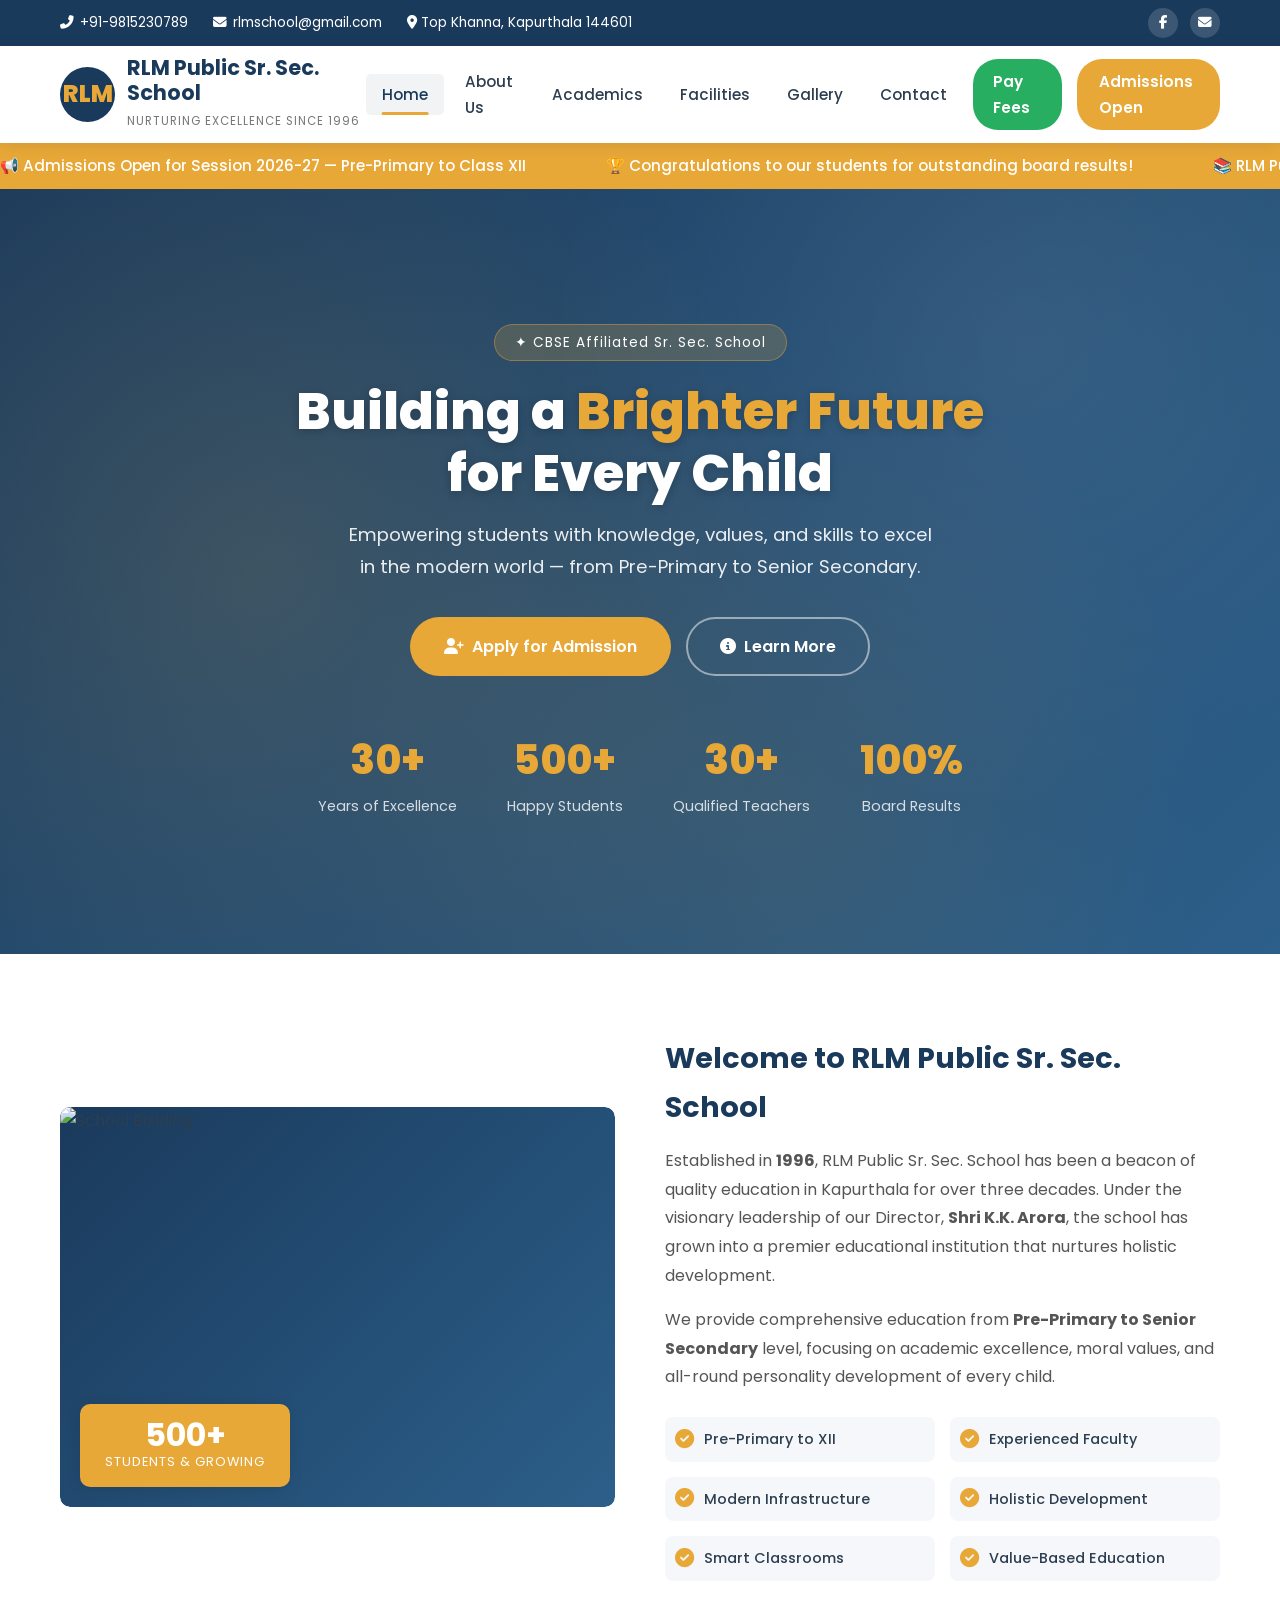
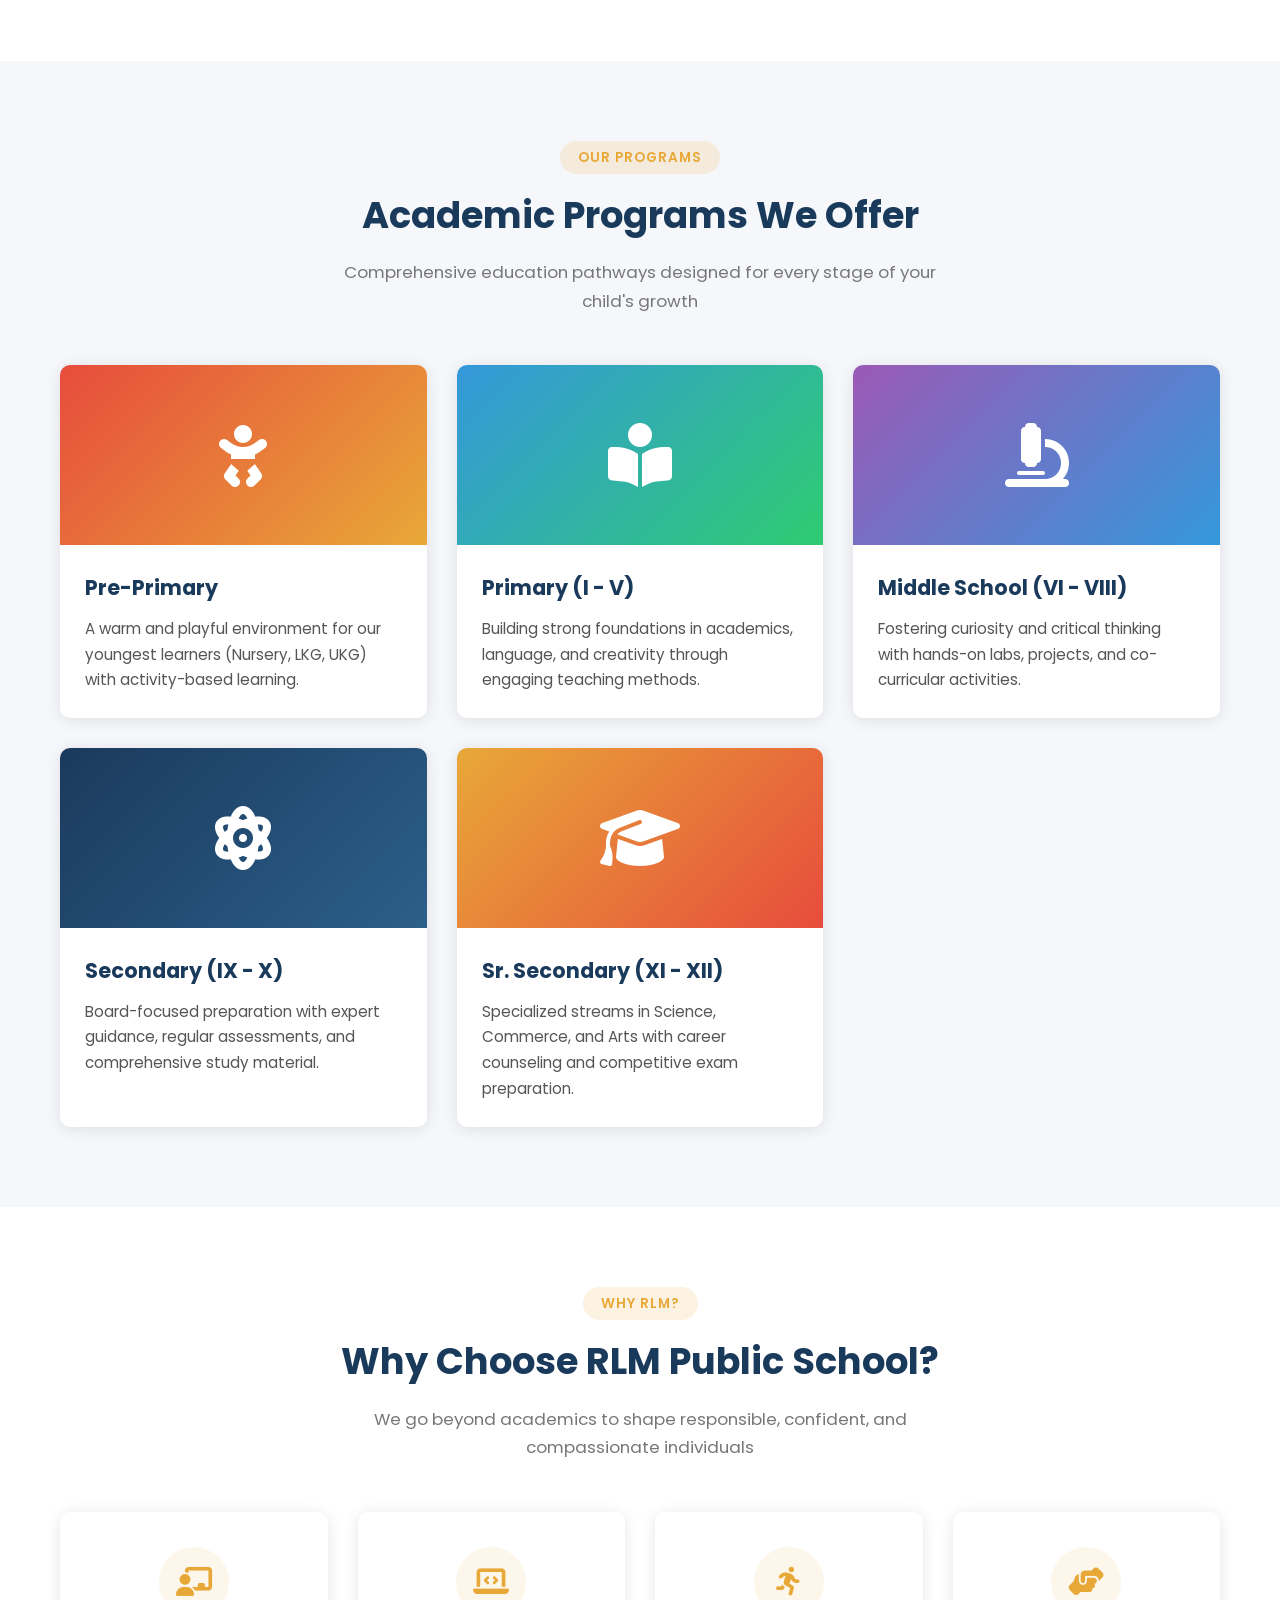
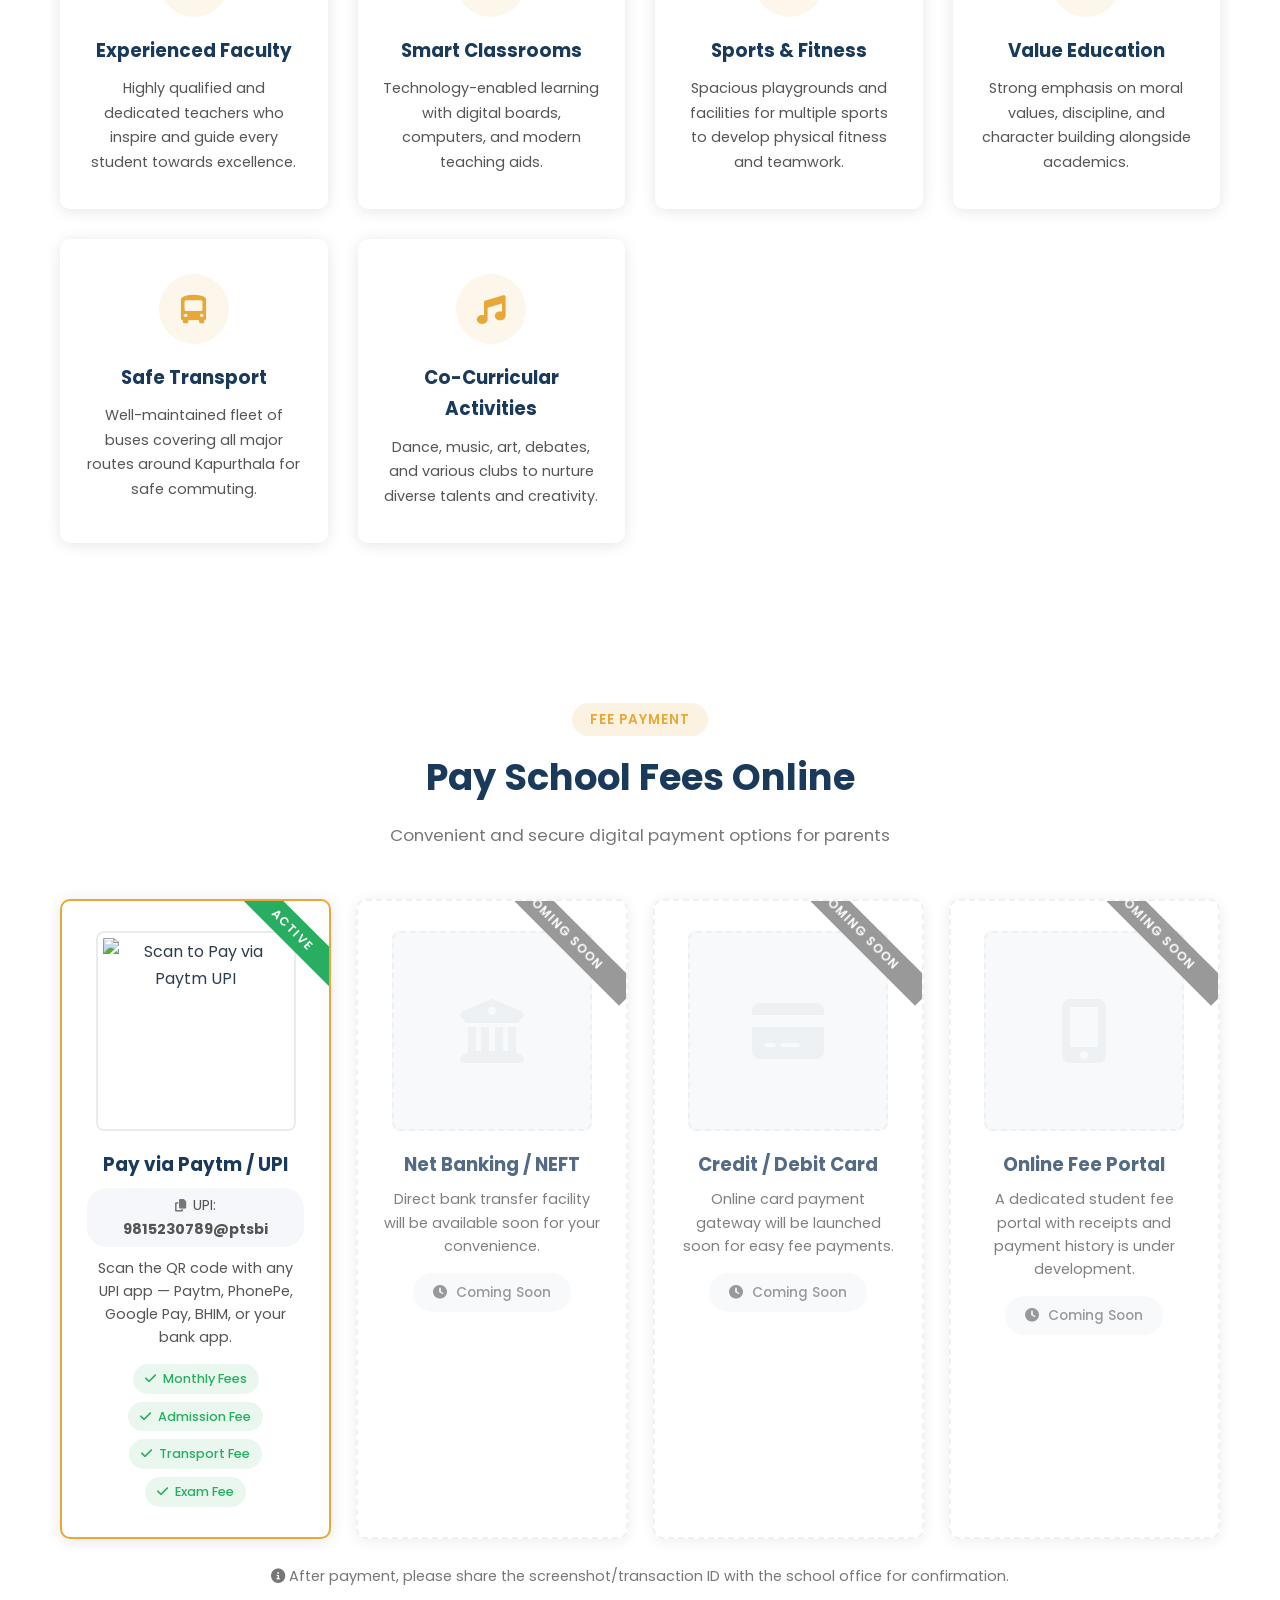
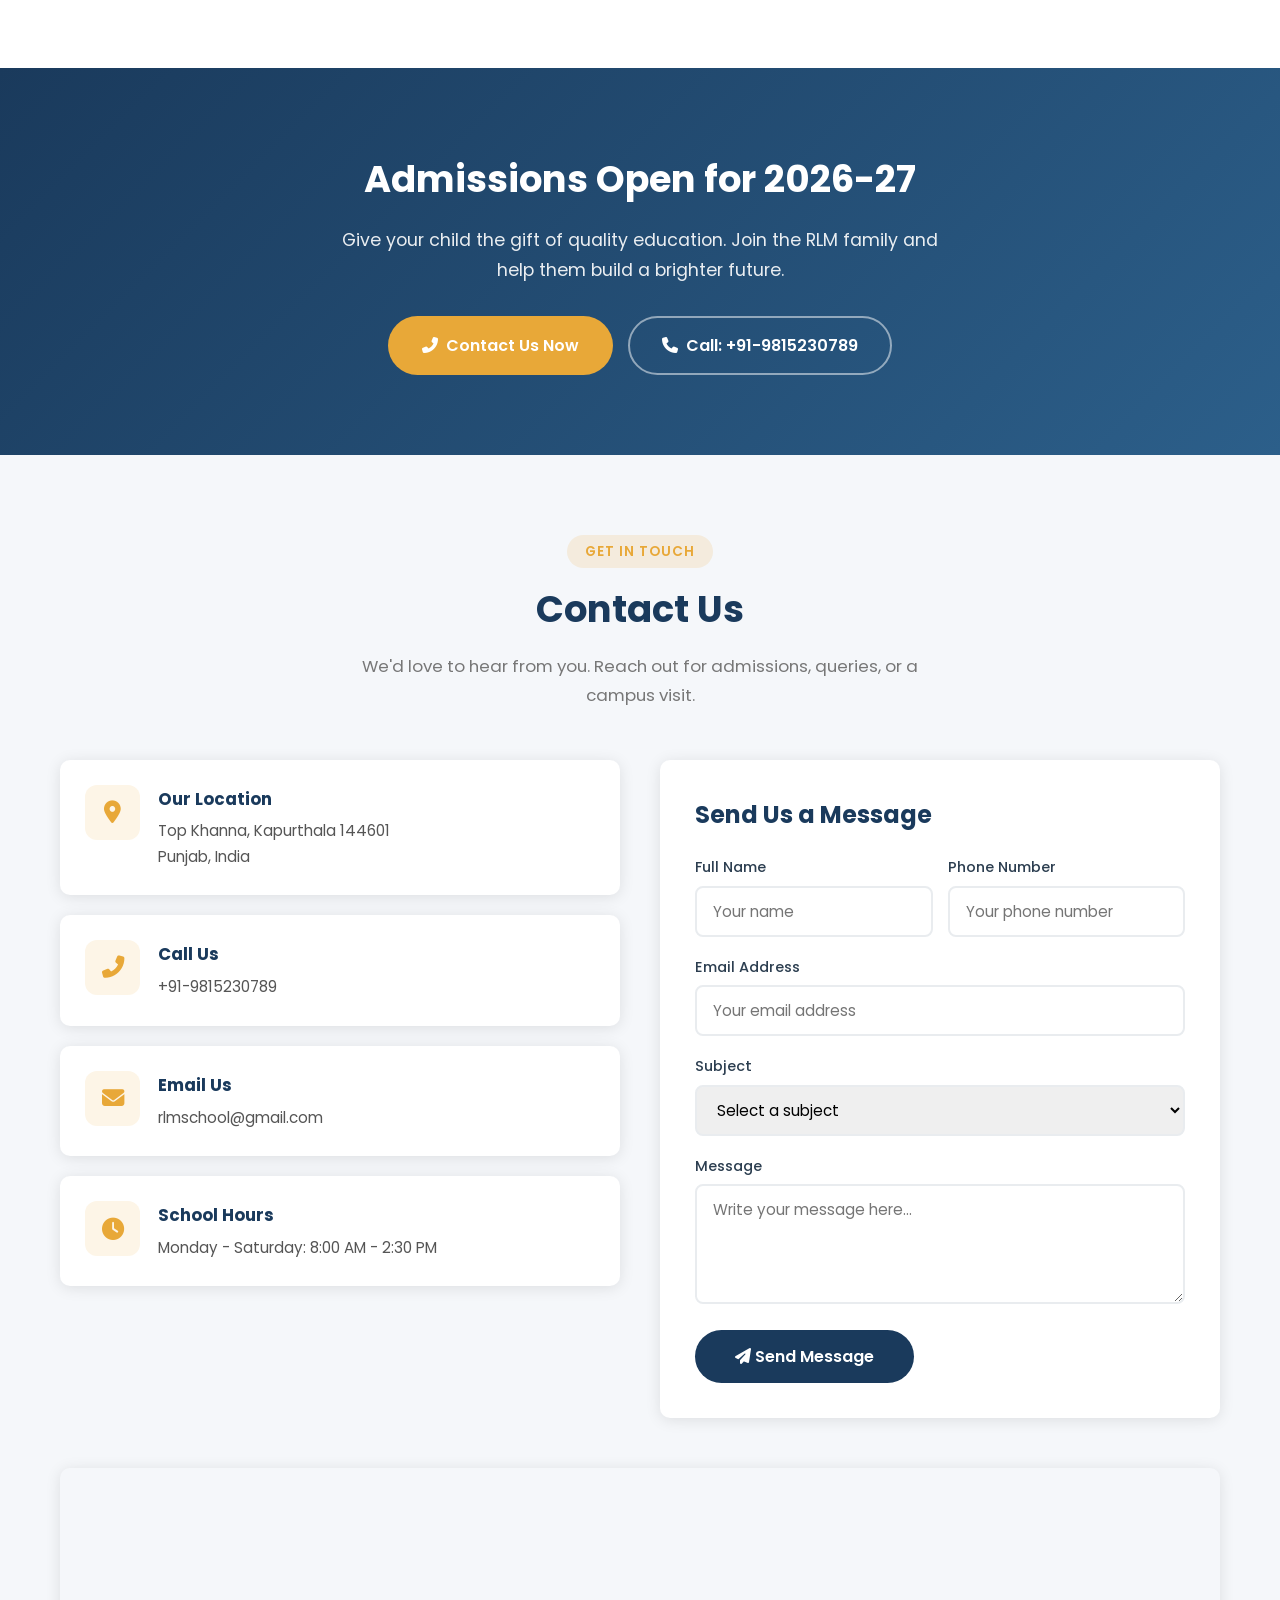
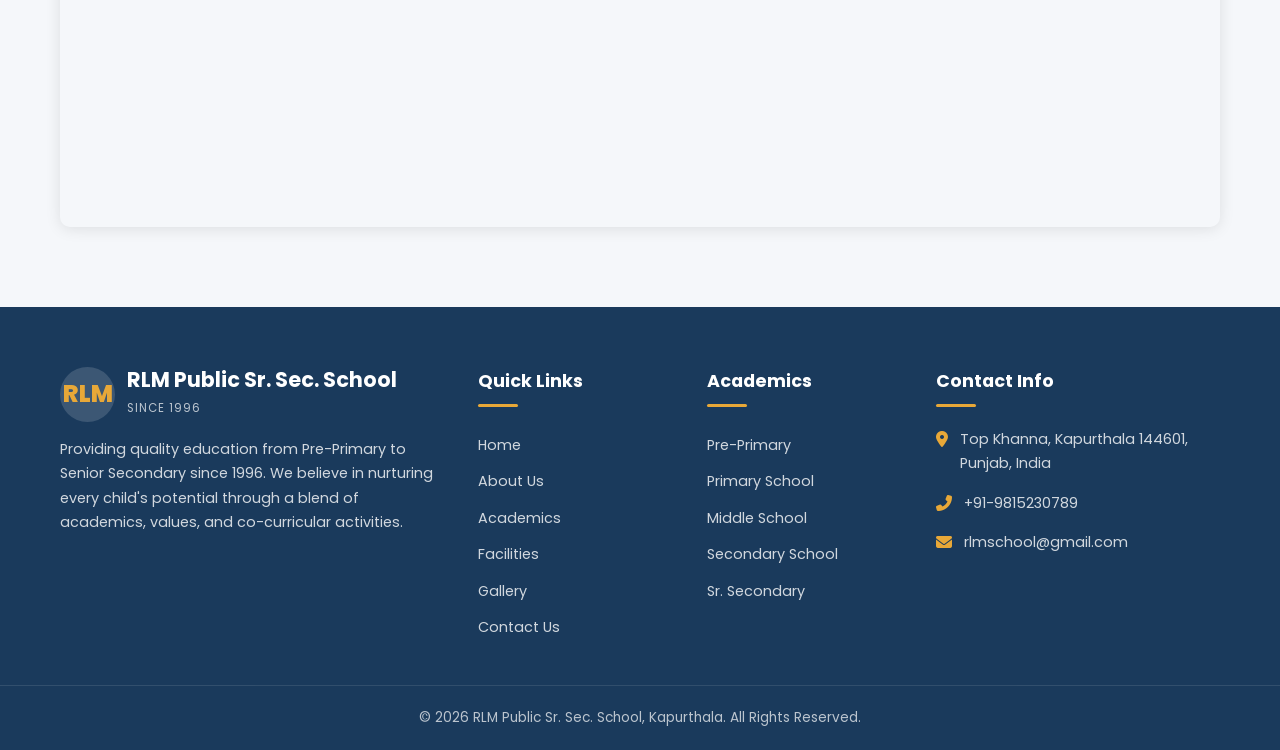
==== commit eeb36f1c: "initial commit" ====
--- a/index.html
+++ b/index.html
@@ -45,6 +45,7 @@
                 <a href="facilities.html">Facilities</a>
                 <a href="gallery.html">Gallery</a>
                 <a href="contact.html">Contact</a>
+                <a href="#pay-fees" class="btn-pay-fees">Pay Fees</a>
                 <a href="contact.html" class="btn-admission">Admissions Open</a>
             </nav>
             <button class="hamburger" aria-label="Toggle menu">
@@ -86,11 +87,11 @@
                     <p>Years of Excellence</p>
                 </div>
                 <div class="hero-stat">
-                    <h3 data-count="1500" data-suffix="+">0</h3>
+                    <h3 data-count="500" data-suffix="+">0</h3>
                     <p>Happy Students</p>
                 </div>
                 <div class="hero-stat">
-                    <h3 data-count="80" data-suffix="+">0</h3>
+                    <h3 data-count="30" data-suffix="+">0</h3>
                     <p>Qualified Teachers</p>
                 </div>
                 <div class="hero-stat">
@@ -109,8 +110,8 @@
                     <img src="images/school-building.jpg" alt="RLM Public School Building"
                          onerror="this.style.background='linear-gradient(135deg, #1a3a5c, #2c5f8a)'; this.style.display='flex'; this.alt='School Building'; this.style.height='400px';">
                     <div class="experience-badge">
-                        <h3>30+</h3>
-                        <p>Years of Trust</p>
+                        <h3>500+</h3>
+                        <p>Students & Growing</p>
                     </div>
                 </div>
                 <div class="about-content">
@@ -246,6 +247,62 @@
                     <p>Dance, music, art, debates, and various clubs to nurture diverse talents and creativity.</p>
                 </div>
             </div>
+        </div>
+    </section>
+
+    <!-- Fee Payment Section -->
+    <section class="section" id="pay-fees">
+        <div class="container">
+            <div class="section-header">
+                <span class="label">Fee Payment</span>
+                <h2>Pay School Fees Online</h2>
+                <p>Convenient and secure digital payment options for parents</p>
+            </div>
+            <div class="payment-grid">
+                <div class="payment-card payment-active">
+                    <div class="payment-badge">Active</div>
+                    <div class="payment-icon">
+                        <img src="images/paytm-qr.jpg" alt="Scan to Pay via Paytm UPI" class="qr-code-img">
+                    </div>
+                    <h3>Pay via Paytm / UPI</h3>
+                    <p class="upi-id"><i class="fas fa-copy"></i> UPI: <strong>9815230789@ptsbi</strong></p>
+                    <p>Scan the QR code with any UPI app — Paytm, PhonePe, Google Pay, BHIM, or your bank app.</p>
+                    <div class="payment-uses">
+                        <span><i class="fas fa-check"></i> Monthly Fees</span>
+                        <span><i class="fas fa-check"></i> Admission Fee</span>
+                        <span><i class="fas fa-check"></i> Transport Fee</span>
+                        <span><i class="fas fa-check"></i> Exam Fee</span>
+                    </div>
+                </div>
+                <div class="payment-card payment-coming-soon">
+                    <div class="payment-badge badge-soon">Coming Soon</div>
+                    <div class="payment-icon payment-icon-placeholder">
+                        <i class="fas fa-university"></i>
+                    </div>
+                    <h3>Net Banking / NEFT</h3>
+                    <p>Direct bank transfer facility will be available soon for your convenience.</p>
+                    <div class="coming-soon-tag"><i class="fas fa-clock"></i> Coming Soon</div>
+                </div>
+                <div class="payment-card payment-coming-soon">
+                    <div class="payment-badge badge-soon">Coming Soon</div>
+                    <div class="payment-icon payment-icon-placeholder">
+                        <i class="fas fa-credit-card"></i>
+                    </div>
+                    <h3>Credit / Debit Card</h3>
+                    <p>Online card payment gateway will be launched soon for easy fee payments.</p>
+                    <div class="coming-soon-tag"><i class="fas fa-clock"></i> Coming Soon</div>
+                </div>
+                <div class="payment-card payment-coming-soon">
+                    <div class="payment-badge badge-soon">Coming Soon</div>
+                    <div class="payment-icon payment-icon-placeholder">
+                        <i class="fas fa-mobile-alt"></i>
+                    </div>
+                    <h3>Online Fee Portal</h3>
+                    <p>A dedicated student fee portal with receipts and payment history is under development.</p>
+                    <div class="coming-soon-tag"><i class="fas fa-clock"></i> Coming Soon</div>
+                </div>
+            </div>
+            <p style="text-align:center; margin-top:25px; color:var(--text-light); font-size:0.9rem;"><i class="fas fa-info-circle"></i> After payment, please share the screenshot/transaction ID with the school office for confirmation.</p>
         </div>
     </section>
 
--- a/css/style.css
+++ b/css/style.css
@@ -1134,6 +1134,187 @@
     opacity: 0.7;
 }
 
+/* ===== PAYMENT SECTION ===== */
+.payment-grid {
+    display: grid;
+    grid-template-columns: repeat(auto-fit, minmax(260px, 1fr));
+    gap: 25px;
+}
+
+.payment-card {
+    background: var(--white);
+    border-radius: var(--radius);
+    padding: 30px 25px;
+    text-align: center;
+    box-shadow: var(--shadow);
+    transition: var(--transition);
+    position: relative;
+    overflow: hidden;
+}
+
+.payment-card:hover {
+    transform: translateY(-5px);
+    box-shadow: var(--shadow-hover);
+}
+
+.payment-active {
+    border: 2px solid var(--secondary);
+}
+
+.payment-coming-soon {
+    opacity: 0.75;
+    border: 2px dashed var(--light-gray);
+}
+
+.payment-coming-soon:hover {
+    opacity: 0.9;
+}
+
+.payment-badge {
+    position: absolute;
+    top: 15px;
+    right: -30px;
+    background: #27ae60;
+    color: var(--white);
+    padding: 4px 40px;
+    font-size: 0.75rem;
+    font-weight: 600;
+    text-transform: uppercase;
+    transform: rotate(45deg);
+    letter-spacing: 1px;
+}
+
+.payment-badge.badge-soon {
+    background: var(--text-light);
+}
+
+.payment-icon {
+    margin-bottom: 18px;
+}
+
+.qr-code-img {
+    width: 200px;
+    height: 200px;
+    object-fit: contain;
+    margin: 0 auto;
+    border-radius: 8px;
+    border: 2px solid var(--light-gray);
+    padding: 5px;
+    background: var(--white);
+}
+
+.payment-icon-placeholder {
+    width: 200px;
+    height: 200px;
+    margin: 0 auto 18px;
+    display: flex;
+    align-items: center;
+    justify-content: center;
+    background: var(--light-bg);
+    border-radius: 8px;
+    border: 2px dashed var(--light-gray);
+}
+
+.payment-icon-placeholder i {
+    font-size: 4rem;
+    color: var(--light-gray);
+}
+
+.payment-card h3 {
+    font-size: 1.15rem;
+    color: var(--primary);
+    margin-bottom: 8px;
+}
+
+.payment-card p {
+    color: var(--text-medium);
+    font-size: 0.9rem;
+    line-height: 1.6;
+}
+
+.upi-id {
+    background: var(--light-bg);
+    display: inline-block;
+    padding: 6px 16px;
+    border-radius: 20px;
+    font-size: 0.9rem !important;
+    margin-bottom: 10px !important;
+    cursor: pointer;
+    transition: var(--transition);
+}
+
+.upi-id:hover {
+    background: rgba(232,168,56,0.15);
+}
+
+.upi-id i {
+    color: var(--text-light);
+    font-size: 0.8rem;
+    margin-right: 3px;
+}
+
+.payment-uses {
+    display: flex;
+    flex-wrap: wrap;
+    gap: 8px;
+    justify-content: center;
+    margin-top: 15px;
+}
+
+.payment-uses span {
+    background: rgba(39,174,96,0.1);
+    color: #27ae60;
+    padding: 4px 12px;
+    border-radius: 15px;
+    font-size: 0.8rem;
+    font-weight: 500;
+}
+
+.payment-uses span i {
+    margin-right: 4px;
+}
+
+.coming-soon-tag {
+    display: inline-block;
+    margin-top: 15px;
+    padding: 8px 20px;
+    background: var(--light-bg);
+    border-radius: 20px;
+    color: var(--text-light);
+    font-size: 0.85rem;
+    font-weight: 500;
+}
+
+.coming-soon-tag i {
+    margin-right: 5px;
+}
+
+.btn-pay-fees {
+    background: #27ae60 !important;
+    color: var(--white) !important;
+    padding: 10px 20px !important;
+    border-radius: 25px !important;
+    font-weight: 600 !important;
+    margin-left: 5px !important;
+}
+
+.btn-pay-fees:hover {
+    background: #2ecc71 !important;
+    transform: translateY(-2px);
+}
+
+@media (max-width: 768px) {
+    .qr-code-img {
+        width: 160px;
+        height: 160px;
+    }
+
+    .payment-icon-placeholder {
+        width: 160px;
+        height: 160px;
+    }
+}
+
 /* ===== LIGHTBOX ===== */
 .lightbox {
     display: none;
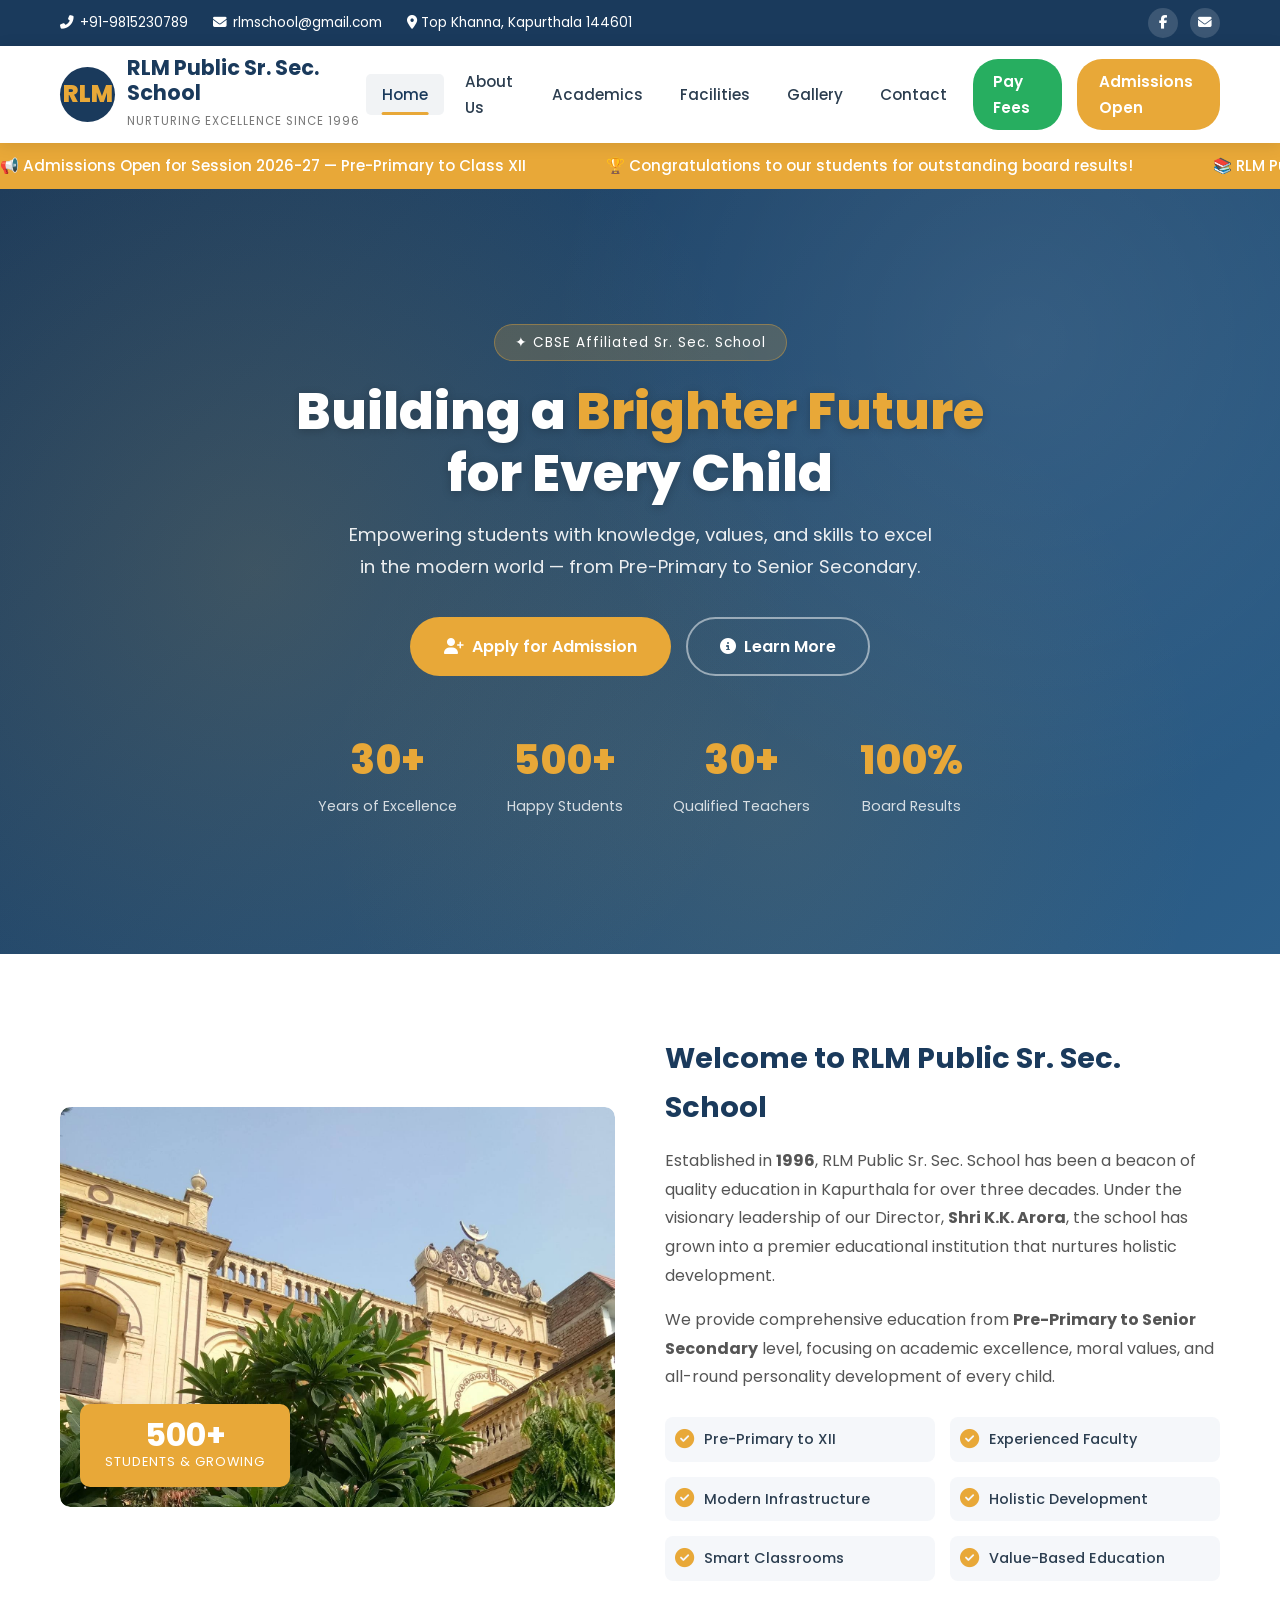
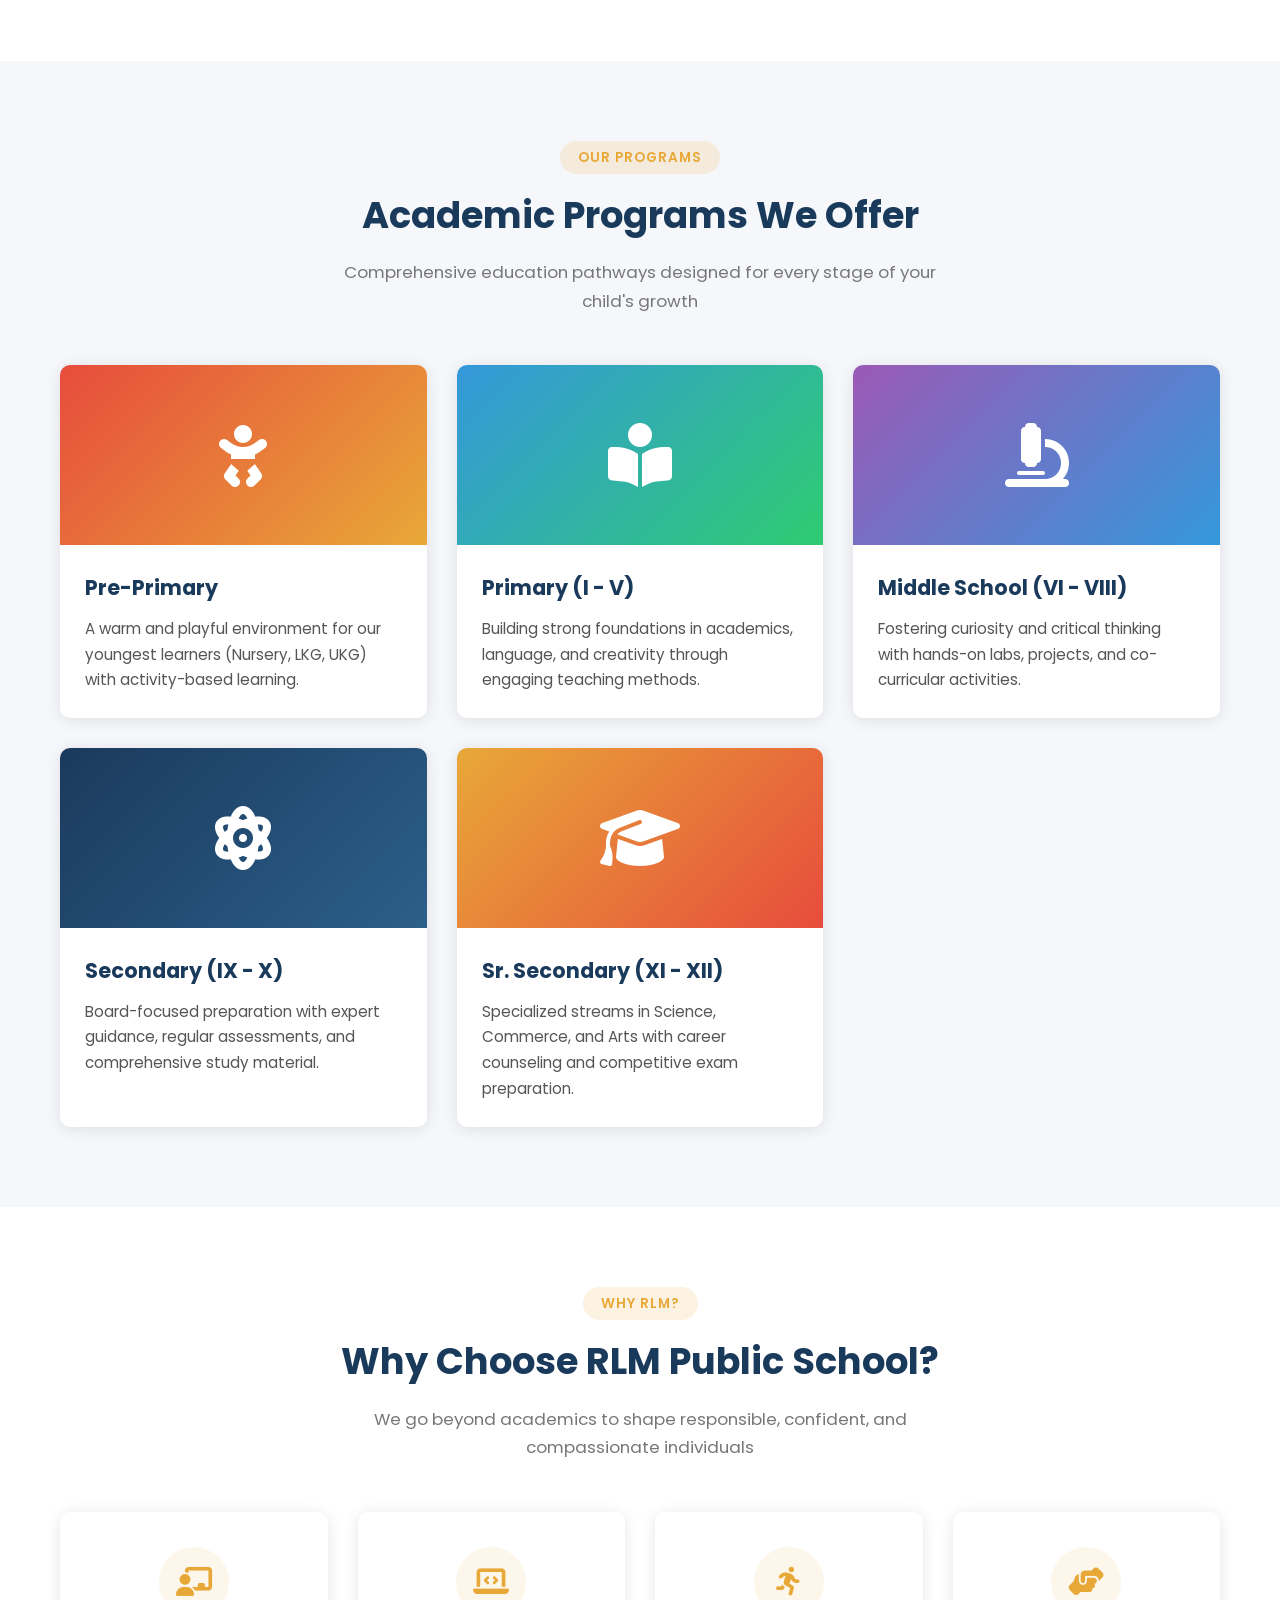
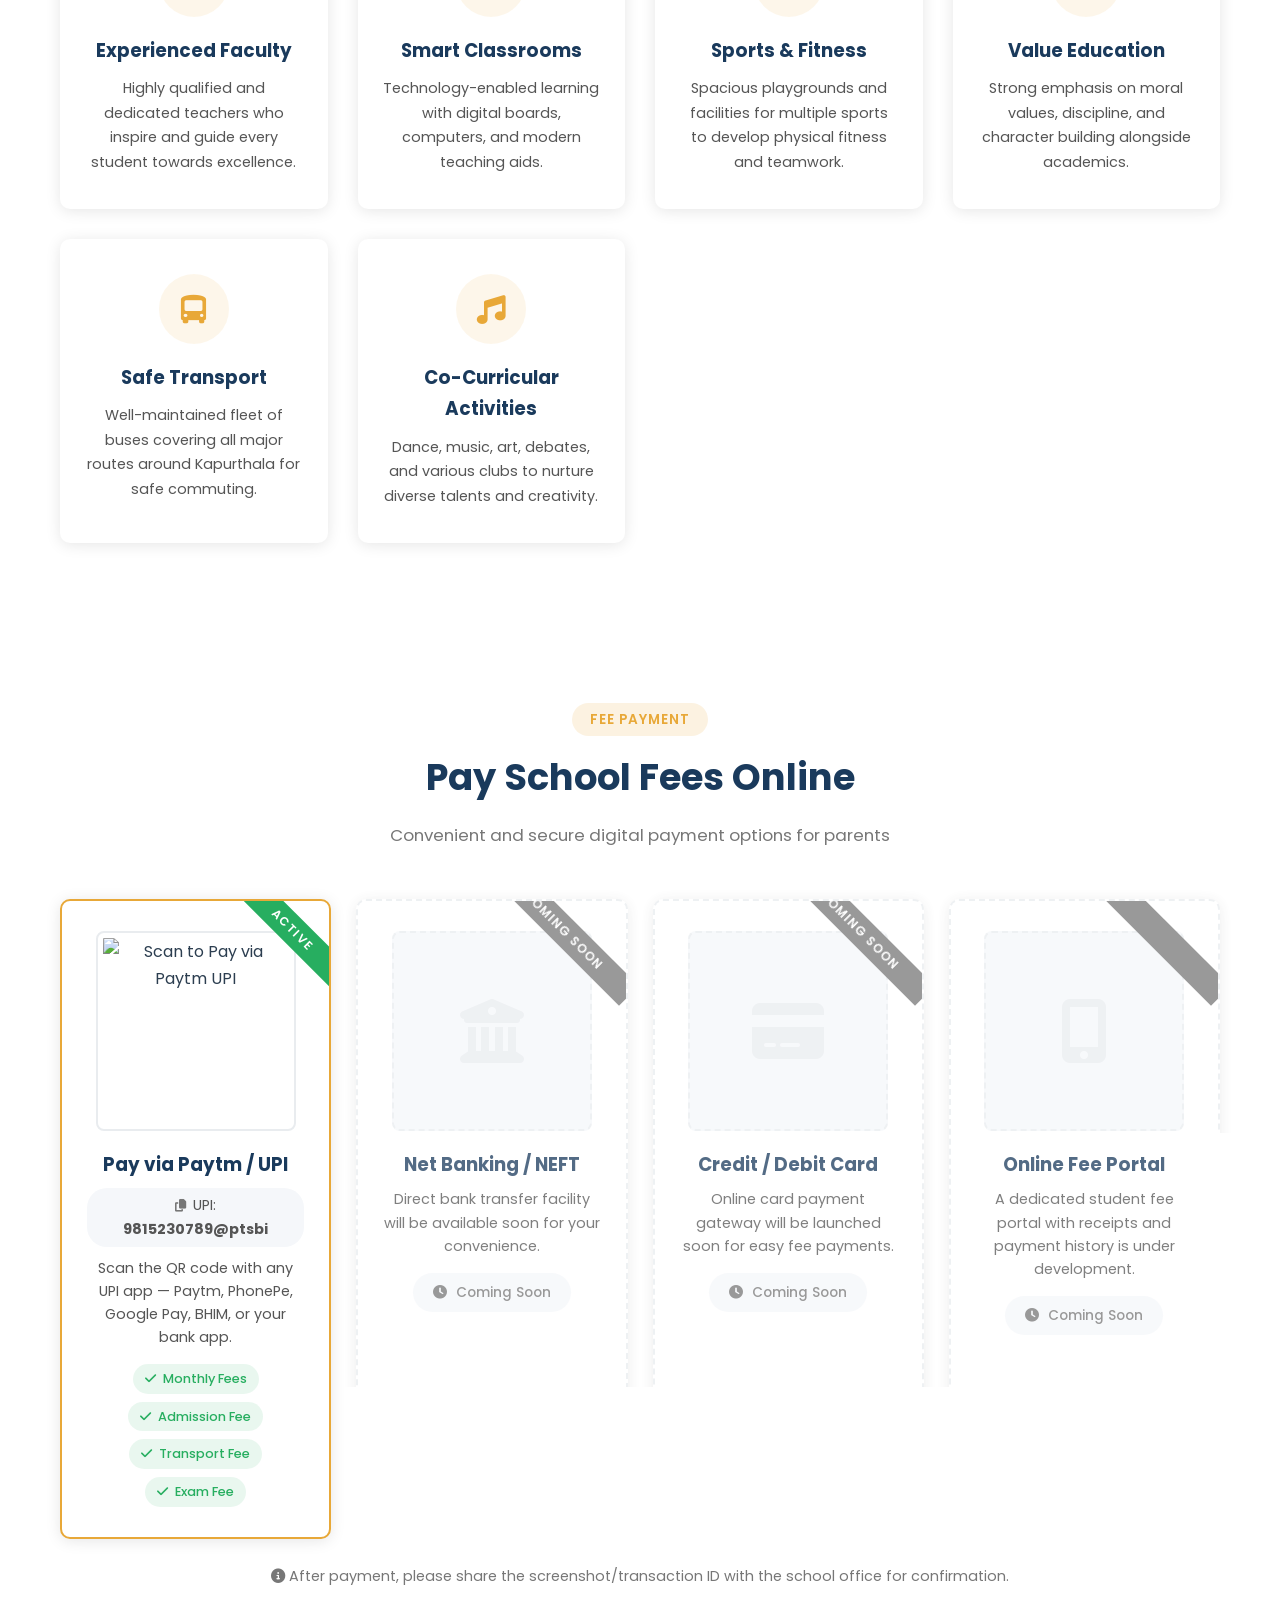
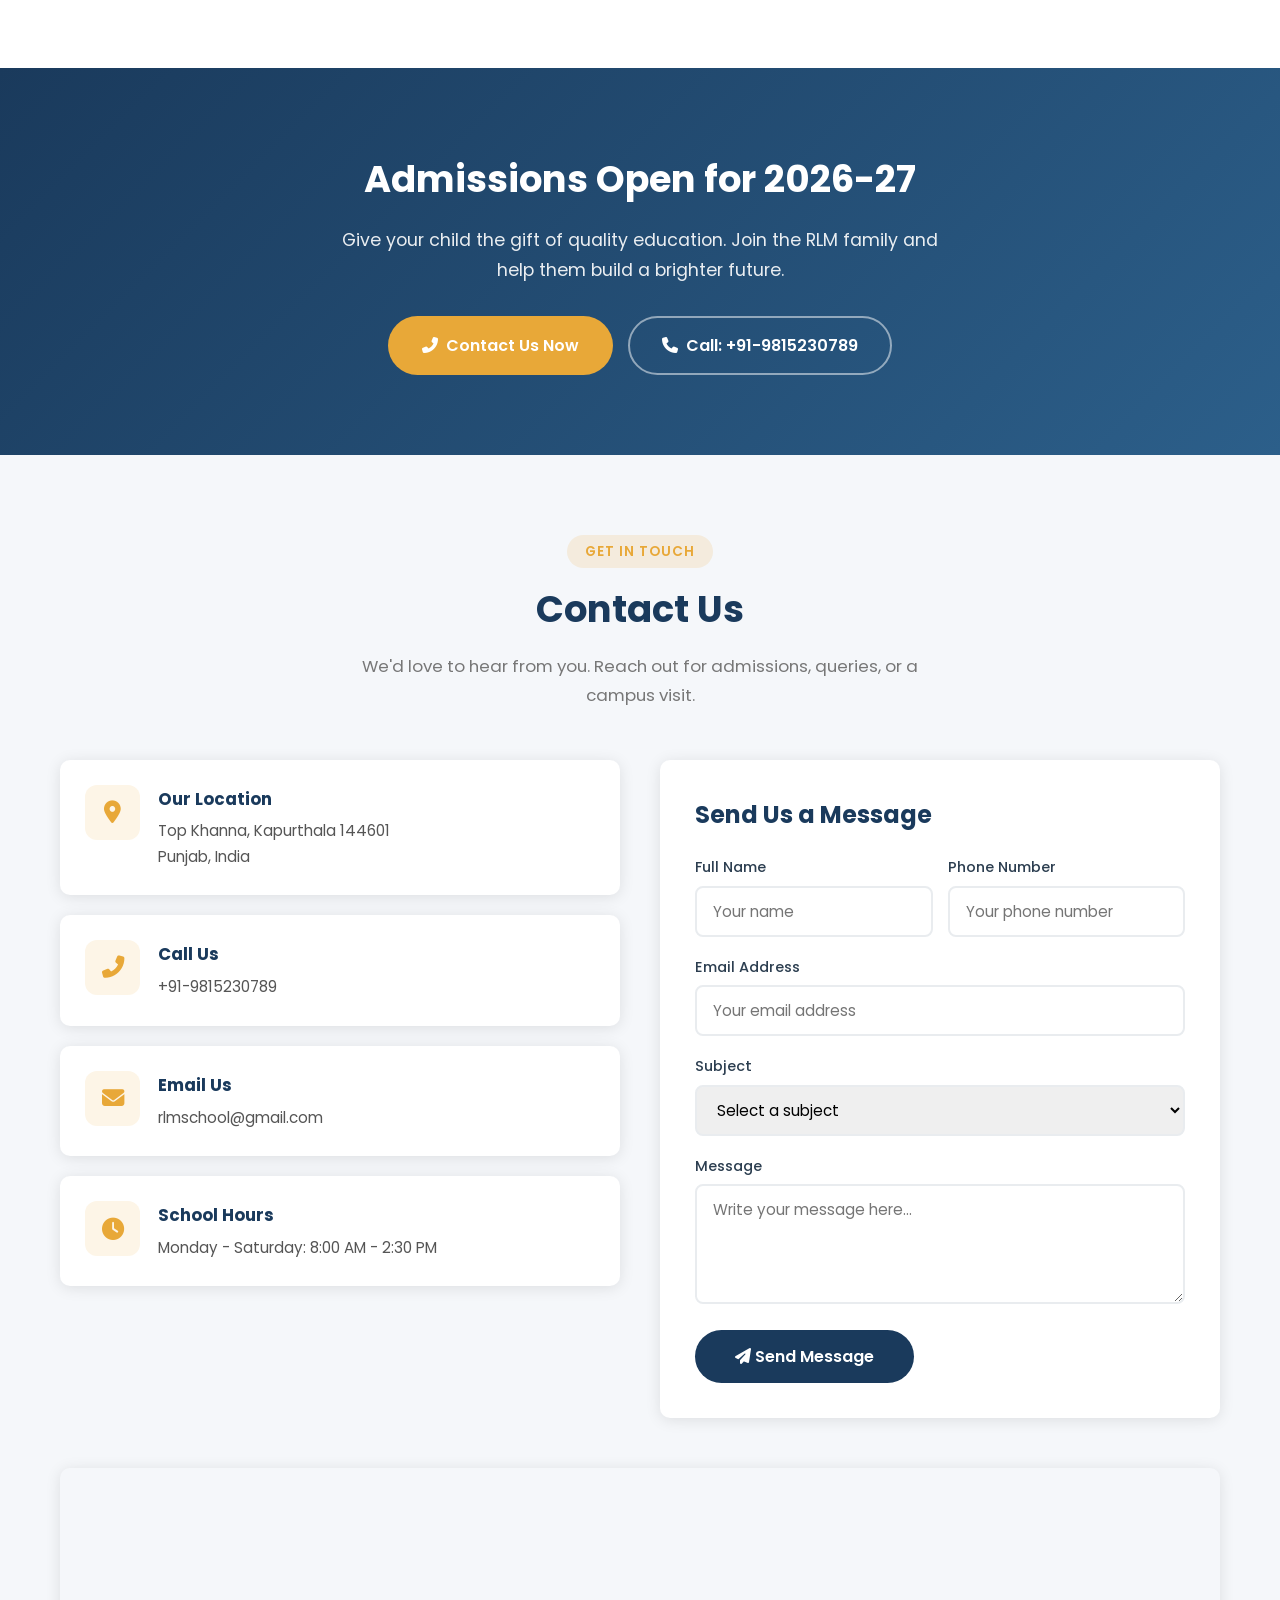
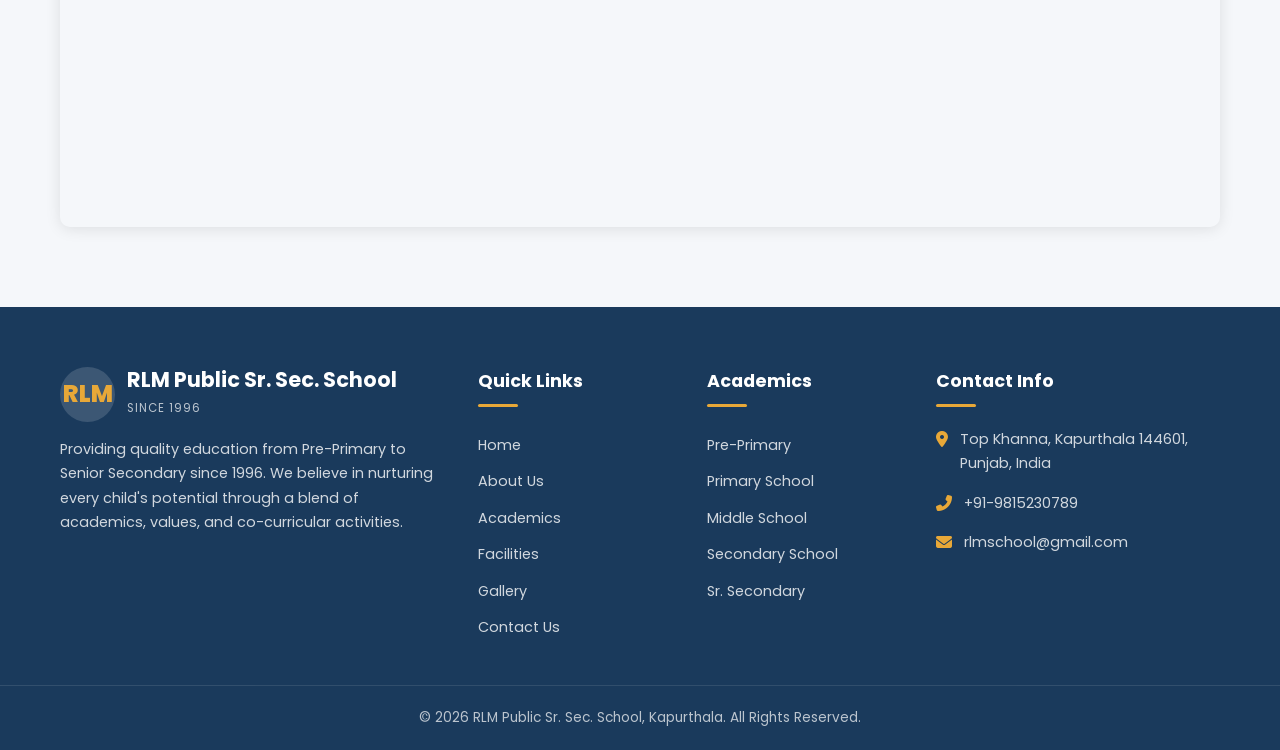
==== commit 7794d835: "removed unnecaary files" ====
--- a/index.html
+++ b/index.html
@@ -107,8 +107,7 @@
         <div class="container">
             <div class="about-grid">
                 <div class="about-image">
-                    <img src="images/school-building.jpg" alt="RLM Public School Building"
-                         onerror="this.style.background='linear-gradient(135deg, #1a3a5c, #2c5f8a)'; this.style.display='flex'; this.alt='School Building'; this.style.height='400px';">
+                    <img src="images/school-building.jpg" alt="RLM Public School Building">
                     <div class="experience-badge">
                         <h3>500+</h3>
                         <p>Students & Growing</p>
--- a/css/style.css
+++ b/css/style.css
@@ -457,6 +457,7 @@
     width: 100%;
     height: 400px;
     object-fit: cover;
+    object-position: center top;
     border-radius: var(--radius);
 }
 
@@ -939,13 +940,13 @@
 
 .director-section {
     display: grid;
-    grid-template-columns: 300px 1fr;
+    grid-template-columns: 1fr 1fr;
     gap: 40px;
     align-items: center;
 }
 
 .director-image {
-    width: 300px;
+    width: 100%;
     height: 350px;
     border-radius: var(--radius);
     overflow: hidden;
@@ -956,6 +957,7 @@
     width: 100%;
     height: 100%;
     object-fit: cover;
+    object-position: center top;
 }
 
 .director-info h3 {
@@ -1402,8 +1404,8 @@
     }
 
     .director-image {
-        width: 200px;
-        height: 250px;
+        width: 100%;
+        height: 280px;
         margin: 0 auto;
     }
 
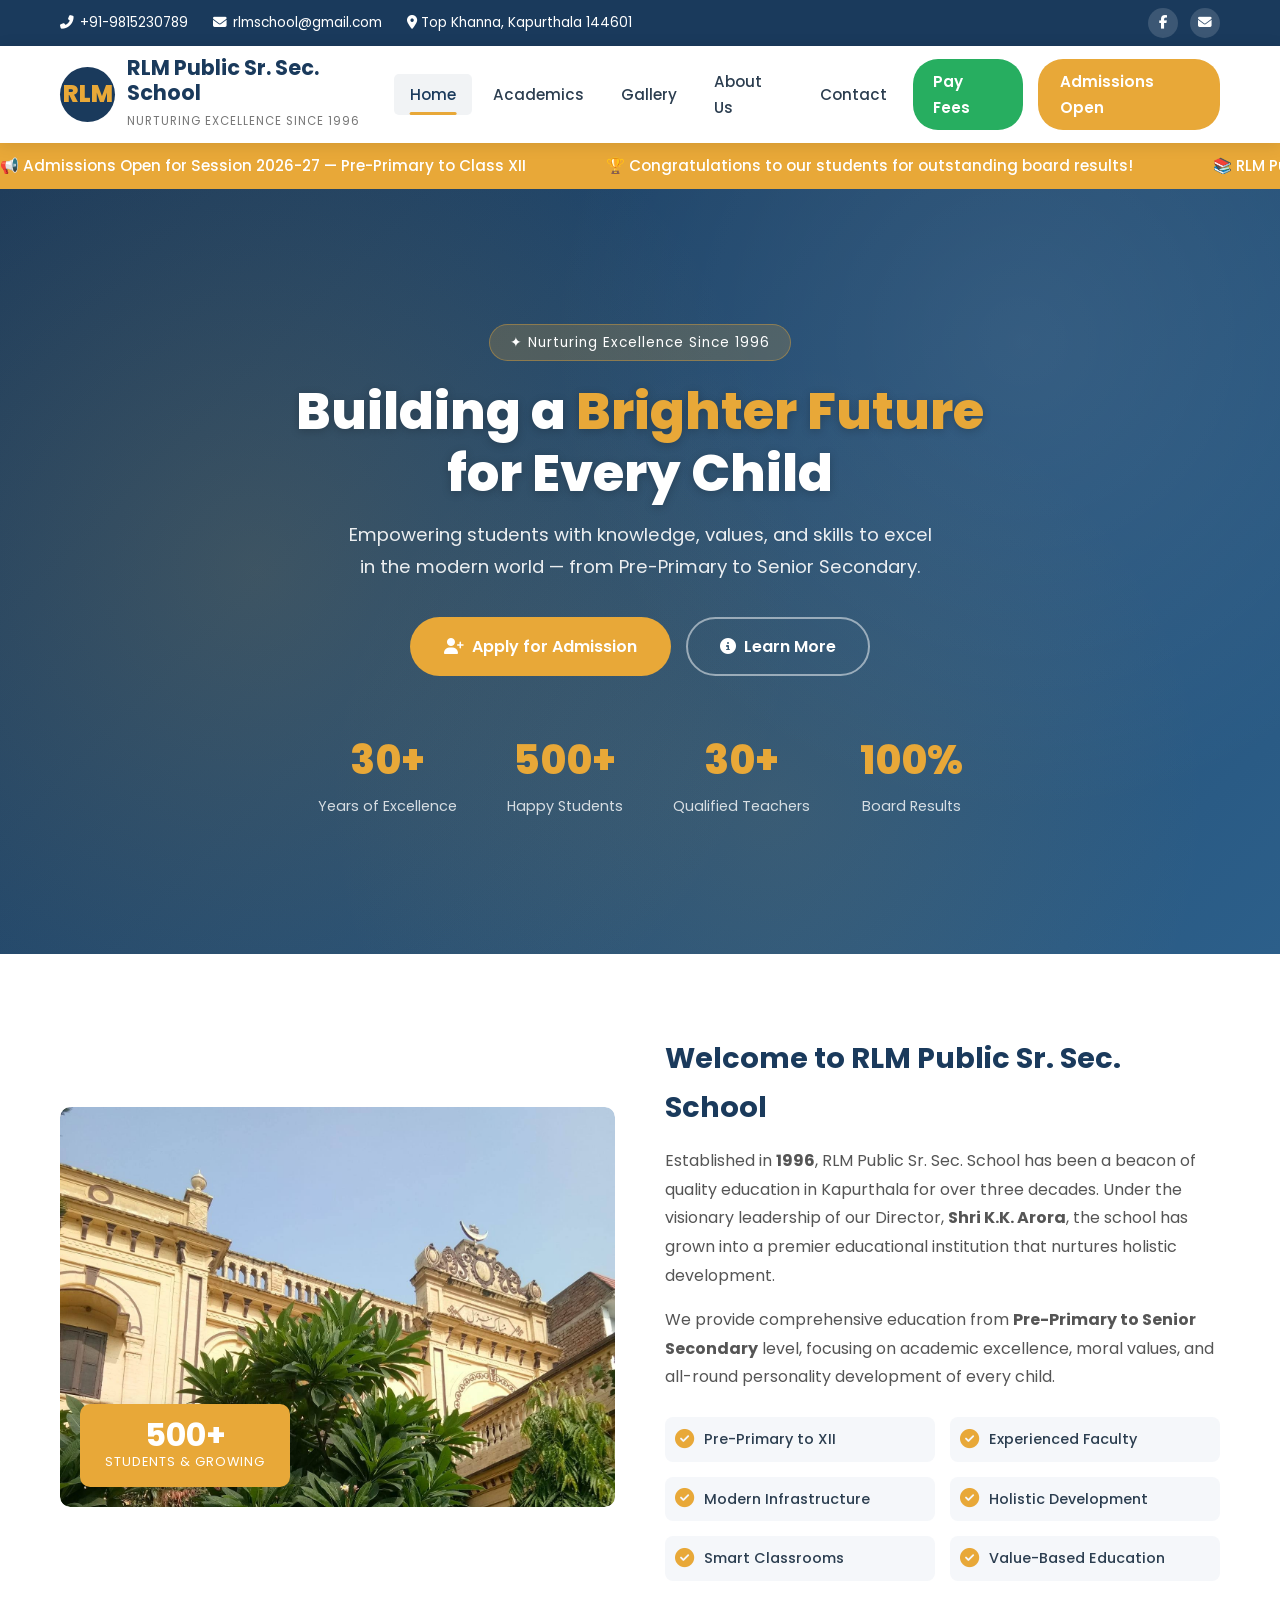
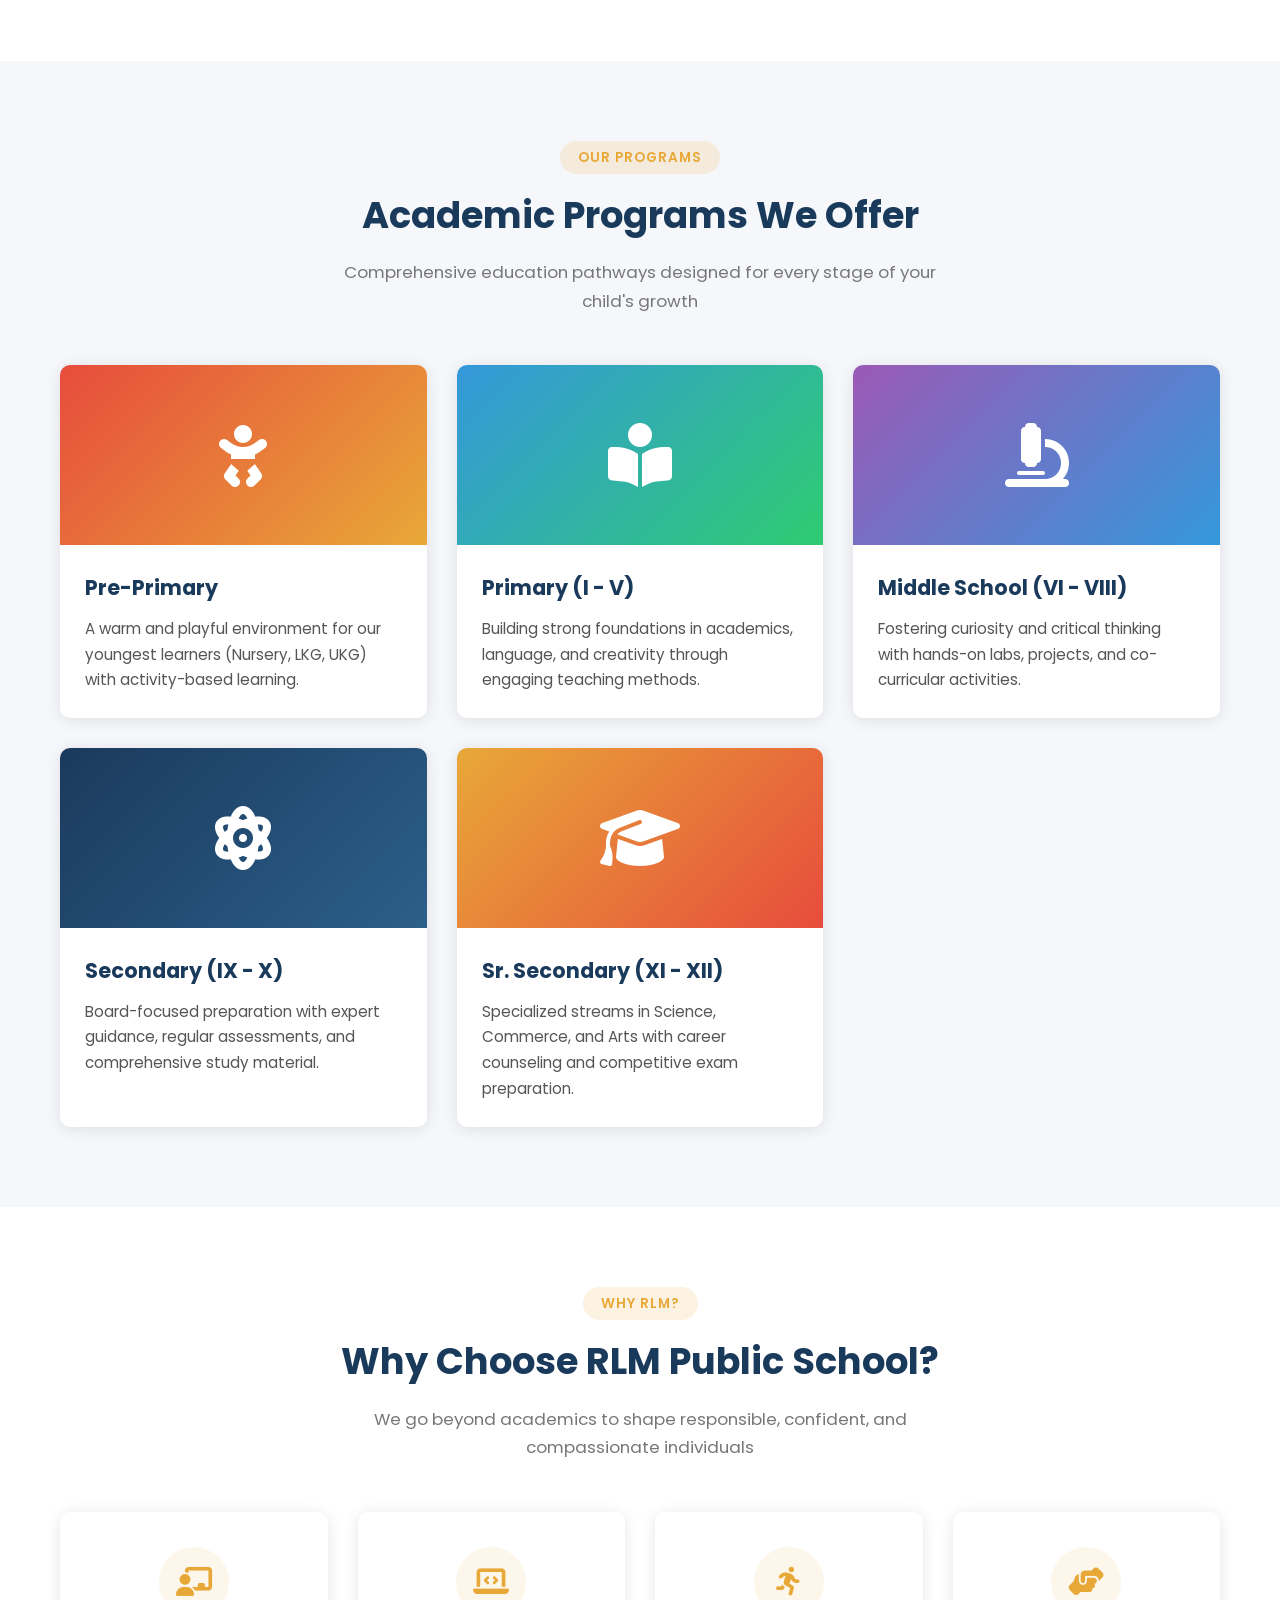
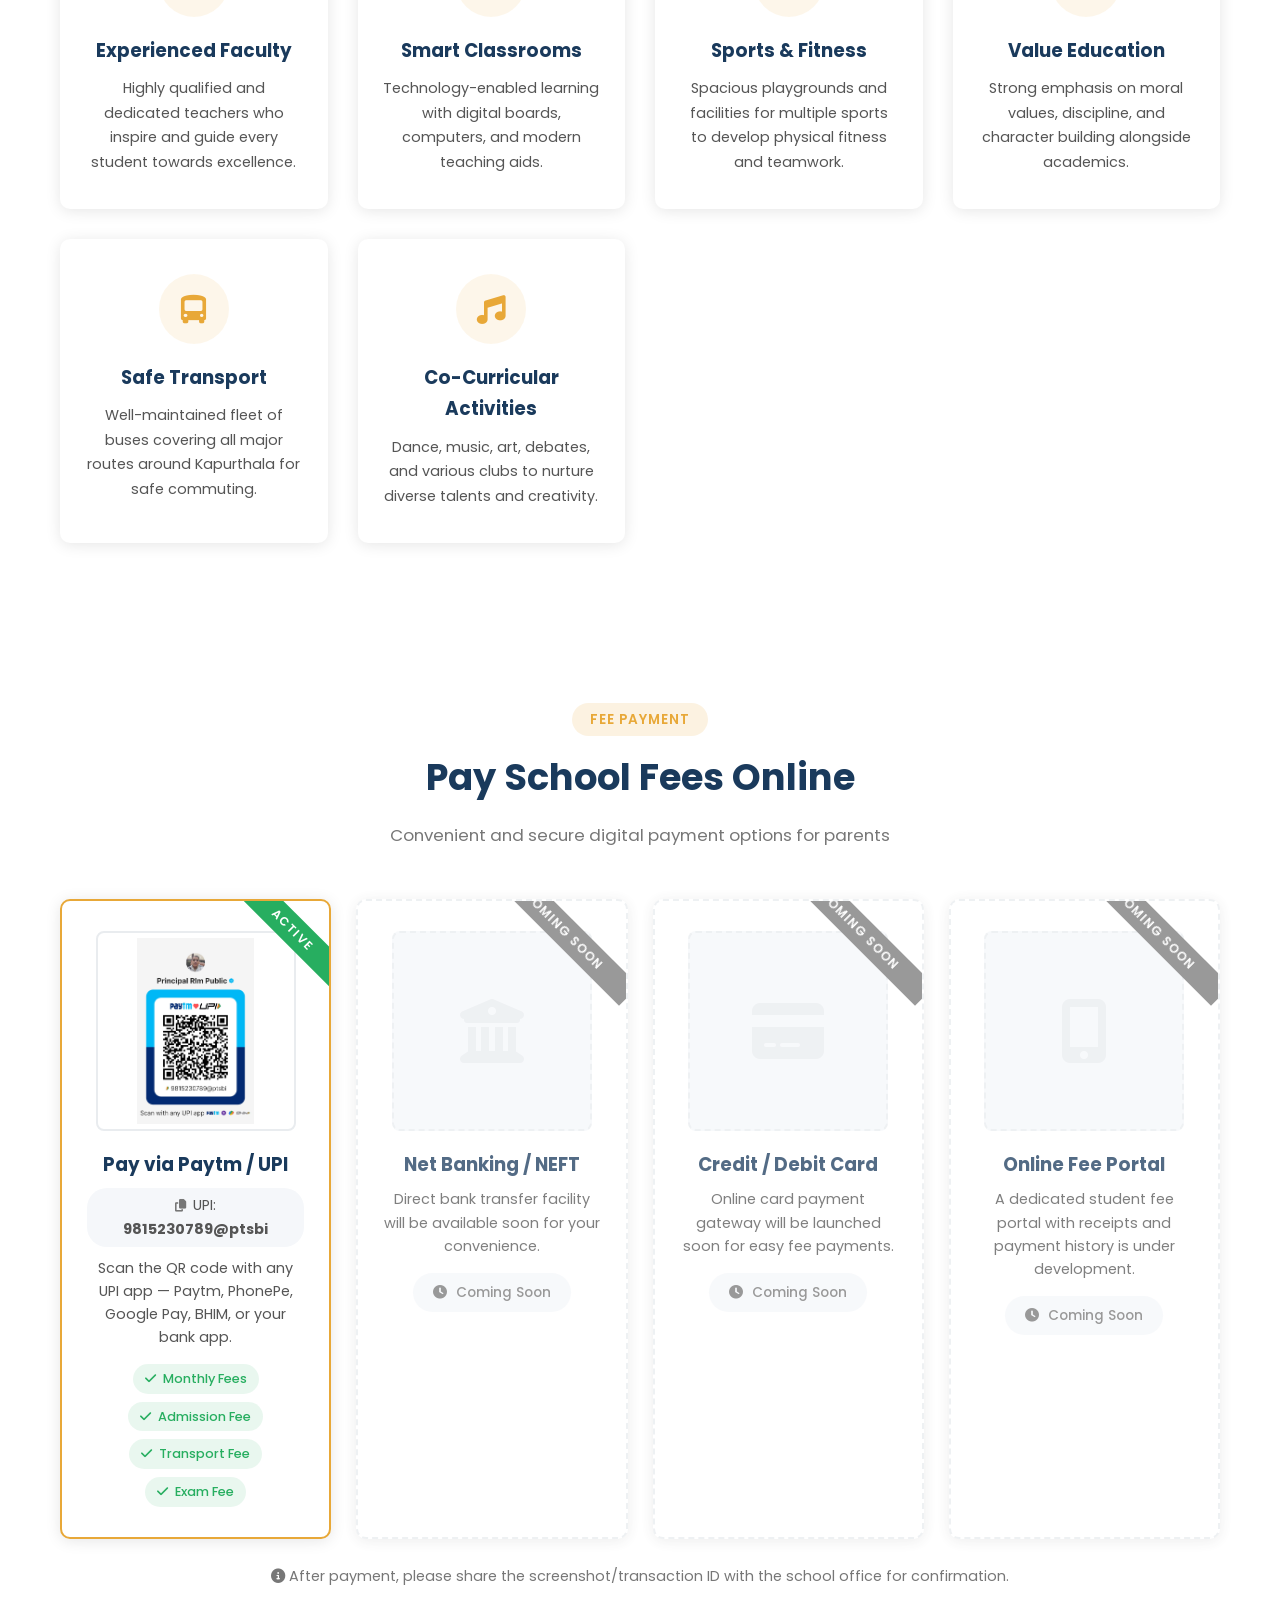
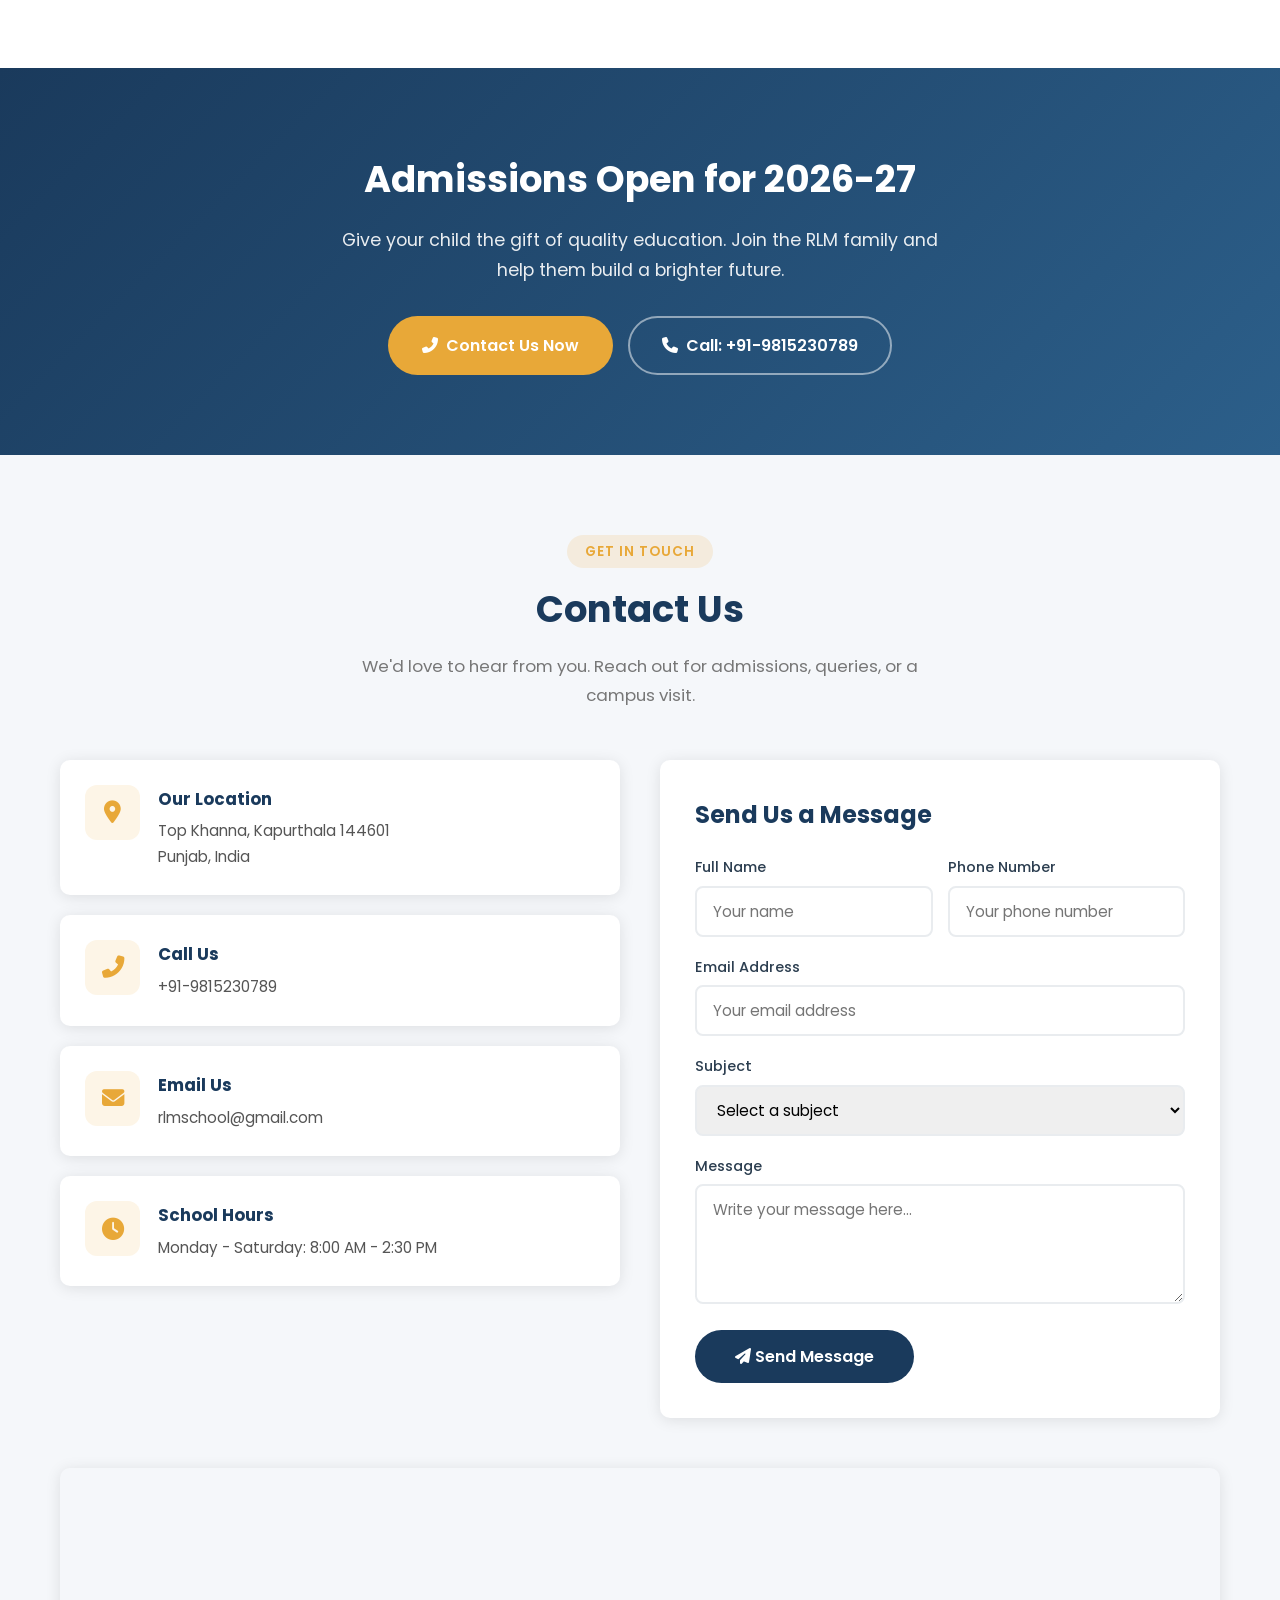
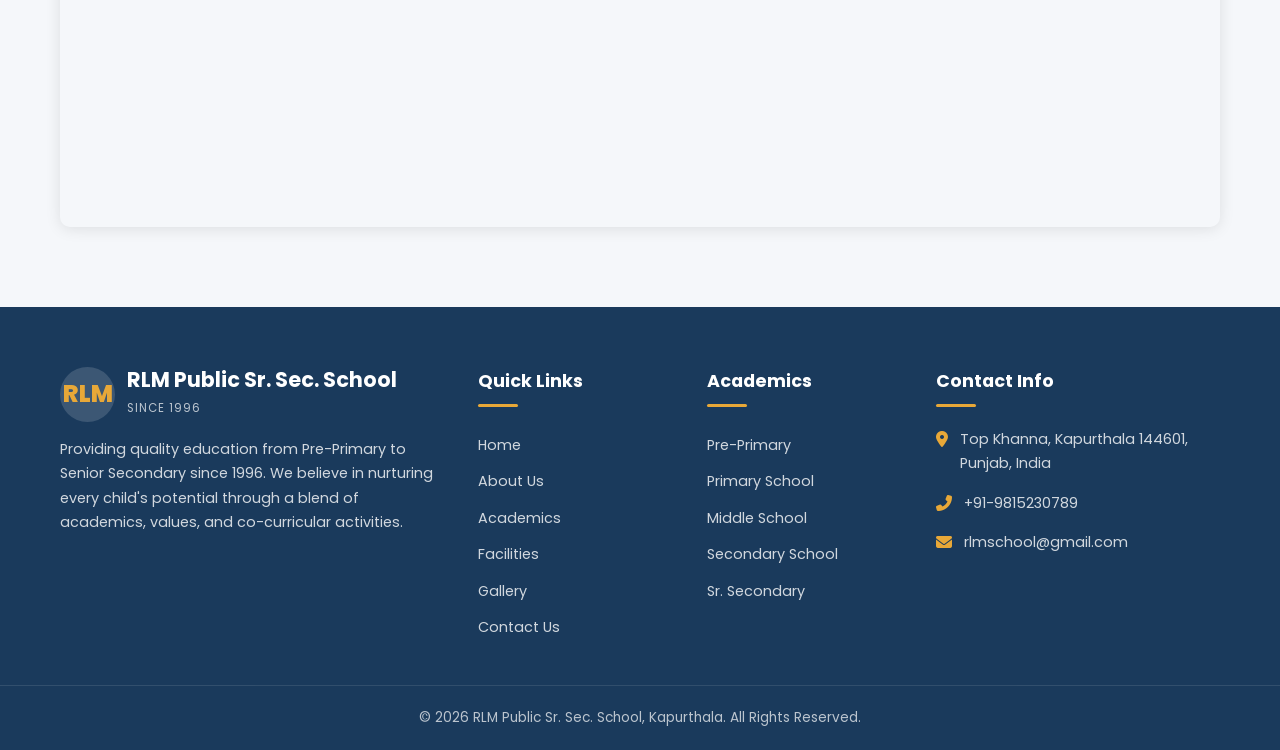
==== commit f2962bd9: "updated theme" ====
--- a/index.html
+++ b/index.html
@@ -40,10 +40,9 @@
             </a>
             <nav class="nav-links">
                 <a href="index.html" class="active">Home</a>
+                <a href="academics.html">Academics</a>
+                <a href="gallery.html">Gallery</a>
                 <a href="about.html">About Us</a>
-                <a href="academics.html">Academics</a>
-                <a href="facilities.html">Facilities</a>
-                <a href="gallery.html">Gallery</a>
                 <a href="contact.html">Contact</a>
                 <a href="#pay-fees" class="btn-pay-fees">Pay Fees</a>
                 <a href="contact.html" class="btn-admission">Admissions Open</a>
@@ -74,7 +73,7 @@
     <section class="hero">
         <div class="hero-bg-pattern"></div>
         <div class="hero-content">
-            <div class="hero-badge">✦ CBSE Affiliated Sr. Sec. School</div>
+            <div class="hero-badge">✦ Nurturing Excellence Since 1996</div>
             <h2>Building a <span>Brighter Future</span> for Every Child</h2>
             <p>Empowering students with knowledge, values, and skills to excel in the modern world — from Pre-Primary to Senior Secondary.</p>
             <div class="hero-buttons">
@@ -261,7 +260,7 @@
                 <div class="payment-card payment-active">
                     <div class="payment-badge">Active</div>
                     <div class="payment-icon">
-                        <img src="images/paytm-qr.jpg" alt="Scan to Pay via Paytm UPI" class="qr-code-img">
+                        <img src="images/paytm.jpeg" alt="Scan to Pay via Paytm UPI" class="qr-code-img">
                     </div>
                     <h3>Pay via Paytm / UPI</h3>
                     <p class="upi-id"><i class="fas fa-copy"></i> UPI: <strong>9815230789@ptsbi</strong></p>
